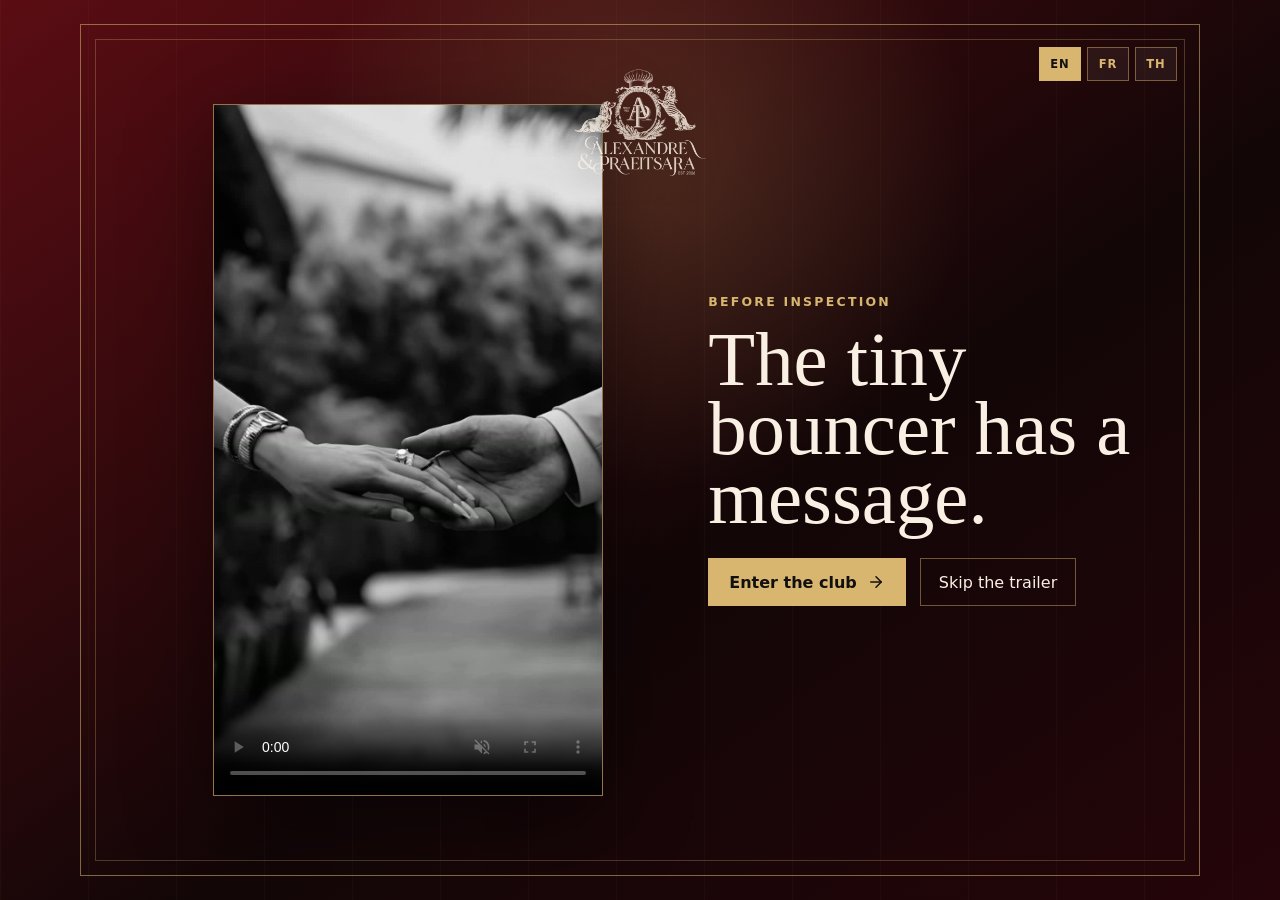
==== index.html @ f9e1471b "Adjust Thai attendance and after party copy" ====
<!doctype html>
<html lang="en">
  <head>
    <meta charset="UTF-8" />
    <meta name="viewport" content="width=device-width, initial-scale=1.0" />
    <meta name="description" content="Alex and Praewa wedding RSVP" />
    <link rel="icon" type="image/png" href="/assets/origami-cursor-normal-4JZZmS4k.png" />
    <title>AlexPraewaNoRefund</title>
    <script type="module" crossorigin src="/assets/index-CU1Xx1Lu.js"></script>
    <link rel="stylesheet" crossorigin href="/assets/index-BSsa4fb2.css">
  </head>
  <body>
    <div id="root"></div>
  </body>
</html>
---- assets/index-BSsa4fb2.css ----
:root{--wine:#35090d;--wine-dark:#120607;--red:#8f1319;--gold:#d8b66f;--cream:#f9efe3;--paper:#f6eee6;--ink:#12100f;--muted:#ead8c4;--shadow:0 24px 80px #0000006b;--cursor-dog:url(/assets/origami-cursor-normal-4JZZmS4k.png) 5 19, auto;--cursor-dog-active:url([data-uri]) 5 19, auto;--cursor-dog-pointer:url(/assets/origami-cursor-normal-4JZZmS4k.png) 5 19, pointer;--cursor-dog-pointer-active:url([data-uri]) 5 19, pointer}*{box-sizing:border-box;cursor:var(--cursor-dog)}html{background:var(--wine-dark);color:var(--cream);cursor:var(--cursor-dog);font-family:Inter,ui-sans-serif,system-ui,-apple-system,BlinkMacSystemFont,Segoe UI,sans-serif}body{cursor:var(--cursor-dog);min-width:320px;margin:0}body *,body :before,body :after{cursor:var(--cursor-dog)}button,input,input[type=range]{cursor:var(--cursor-dog);font:inherit}a{color:inherit;cursor:var(--cursor-dog-pointer)}html:active,body:active,body:active *,button:active,a:active,input:active,input[type=range]:active{cursor:var(--cursor-dog-active)}button,a,[role=button],.primary-button,.secondary-button,.choice-button,.language-switcher button,.guest-slider{cursor:var(--cursor-dog-pointer)}button:active,a:active,[role=button]:active,.primary-button:active,.secondary-button:active,.choice-button:active,.language-switcher button:active,.guest-slider:active{cursor:var(--cursor-dog-pointer-active)}.page-shell{background:repeating-linear-gradient(90deg, #d8b66f09 0 1px, transparent 1px 88px), linear-gradient(145deg, #5a0d13 0%, var(--wine-dark) 58%, #250509 100%);min-height:100vh;padding:24px}.intro-shell{background:radial-gradient(circle at 50% 18%, #d8b66f33, transparent 34%), repeating-linear-gradient(90deg, #d8b66f09 0 1px, transparent 1px 88px), linear-gradient(145deg, #5a0d13 0%, var(--wine-dark) 58%, #250509 100%);place-items:center;min-height:100vh;padding:24px;display:grid}.hero,.rsvp-layout,.confirmation-panel{width:min(1120px,100%);margin:0 auto}.intro-panel{border:1px solid #d8b66f8c;grid-template-columns:minmax(280px,.72fr) minmax(300px,.58fr);align-items:center;gap:clamp(18px,3vw,32px);width:min(1120px,100%);min-height:calc(100vh - 48px);padding:clamp(24px,4.8vw,58px);display:grid;position:relative;overflow:hidden}.intro-panel:before{content:"";pointer-events:none;border:1px solid #d8b66f47;position:absolute;inset:14px}.intro-panel .brand-logo{z-index:2;width:clamp(110px,12vw,152px);margin:0;position:absolute;top:clamp(14px,2.8vw,34px);left:50%;transform:translate(-50%)}.intro-video-frame{box-shadow:var(--shadow);z-index:1;background:#170506;border:1px solid #d8b66fa3;place-self:center;width:min(390px,100%);max-height:min(78vh,760px);position:relative;overflow:hidden}.intro-video-frame:before{content:"";padding-top:177.78%;display:block}.intro-video-frame video{object-fit:cover;width:100%;height:100%;display:block;position:absolute;inset:0}.intro-copy{z-index:1;position:relative}.intro-copy h1{margin:0 0 26px;font-size:clamp(2.8rem,6vw,5.9rem);line-height:.9}.intro-actions{flex-wrap:wrap;align-items:center;gap:14px;display:flex}.hero{border:1px solid #d8b66f8c;grid-template-columns:minmax(0,.95fr) minmax(360px,.85fr);align-items:center;gap:42px;min-height:calc(100vh - 48px);padding:clamp(28px,5vw,72px);display:grid;position:relative;overflow:hidden}.hero:before,.rsvp-layout:before,.confirmation-panel:before{content:"";pointer-events:none;border:1px solid #d8b66f47;position:absolute;inset:14px}.hero-copy{z-index:1;position:relative}.brand-logo{justify-content:center;align-items:center;width:clamp(142px,15vw,190px);margin:0 0 18px;display:flex}.hero-copy .brand-logo{margin-left:auto;margin-right:auto}.brand-logo img{object-fit:contain;opacity:.9;filter:drop-shadow(0 8px 18px #0000006b);width:100%;height:auto;display:block}.language-switcher{z-index:5;gap:6px;display:inline-flex;position:absolute;top:22px;right:22px}.language-switcher button{color:var(--gold);letter-spacing:.08em;background:#f9efe30f;border:1px solid #d8b66f75;min-width:42px;height:34px;font-size:.72rem;font-weight:900}.language-switcher button.selected{background:var(--gold);color:var(--ink)}.eyebrow{color:var(--gold);letter-spacing:.18em;text-transform:uppercase;margin:0 0 16px;font-size:.78rem;font-weight:700}h1,h2{letter-spacing:0;font-family:Georgia,Times New Roman,serif;font-weight:500}.hero h1{max-width:620px;margin:0;font-size:clamp(3.3rem,7vw,6.2rem);line-height:.9}.hero-text,.question-subtitle,.confirmation-panel p{color:var(--muted);font-size:1rem;line-height:1.65}.hero-text{max-width:600px;margin:24px 0 32px}.hero-actions,.navigation-row{flex-wrap:wrap;align-items:center;gap:14px;display:flex}.primary-button,.secondary-button,.choice-button{border-radius:0;justify-content:center;align-items:center;gap:10px;min-height:48px;text-decoration:none;display:inline-flex}.primary-button{border:1px solid var(--gold);background:var(--gold);color:var(--ink);cursor:var(--cursor-dog-pointer);padding:0 20px;font-weight:800}.primary-button:disabled,.secondary-button:disabled{cursor:not-allowed;opacity:.45}.secondary-button{color:var(--cream);cursor:var(--cursor-dog-pointer);background:0 0;border:1px solid #d8b66f75;padding:0 18px}.hero-info-grid{grid-template-columns:96px minmax(0,1fr);align-items:stretch;gap:16px;max-width:620px;margin-top:28px;display:grid}.venue-card{border-left:2px solid var(--gold);max-width:520px;padding-left:18px}.venue-card span,.event-detail-kicker{color:var(--gold);letter-spacing:.16em;text-transform:uppercase;margin-bottom:6px;font-size:.72rem;font-weight:800;display:block}.venue-card strong{font-family:Georgia,Times New Roman,serif;font-size:1.45rem;font-weight:500;display:block}.venue-card p{color:var(--muted);margin:7px 0;line-height:1.5}.venue-card a,.event-detail-card a{color:var(--gold);align-items:center;gap:6px;font-weight:700;text-decoration:none;display:inline-flex}.hero-card{align-content:center;justify-items:end;min-height:590px;display:grid;position:relative}.invitation-ticket{border:8px solid var(--red);color:var(--ink);min-height:330px;box-shadow:var(--shadow);background:linear-gradient(90deg,#0000 0 12px,#d8b66f73 12px 13px,#0000 13px 26px),linear-gradient(135deg,#fff9ef 0%,#f2e0cc 100%);width:min(440px,100%);padding:24px;position:relative;transform:rotate(2deg)}.invitation-ticket:before{content:"";pointer-events:none;border:1px solid #8f131957;position:absolute;inset:14px}.ticket-cut{background:var(--wine-dark);z-index:2;border-radius:50%;width:30px;height:30px;position:absolute}.ticket-cut.top-left{top:-19px;left:-19px}.ticket-cut.top-right{top:-19px;right:-19px}.ticket-cut.bottom-left{bottom:-19px;left:-19px}.ticket-cut.bottom-right{bottom:-19px;right:-19px}.ticket-topline,.ticket-label,.ticket-footer{letter-spacing:.17em;text-transform:uppercase;margin:0;font-size:.72rem;font-weight:800}.ticket-topline,.ticket-label{color:var(--red)}.ticket-main{z-index:1;grid-template-columns:minmax(0,1fr) 116px;align-items:center;gap:20px;margin:26px 0;display:grid;position:relative}.ticket-main h2{color:var(--wine-dark);margin:10px 0 18px;font-size:clamp(2.2rem,4.2vw,4.6rem);line-height:.9}.ticket-main p{margin:7px 0}.ticket-seal{aspect-ratio:1;border:1px solid #8f131966;border-radius:50%;place-items:center;width:116px;display:grid;position:relative;overflow:hidden}.ticket-seal img{object-fit:cover;filter:sepia(.45)contrast(1.08);opacity:.18;width:150%;height:150%}.ticket-seal span{color:var(--red);font-family:Georgia,Times New Roman,serif;font-size:2.2rem;font-weight:700;position:absolute}.ticket-footer{color:var(--wine);z-index:1;border-top:1px dashed #8f131961;justify-content:space-between;gap:14px;padding-top:16px;display:flex;position:relative}.dog-illustration-card{color:var(--gold);width:min(250px,54%);box-shadow:var(--shadow);z-index:3;background:#170506;border:1px solid #d8b66fb3;justify-self:start;margin:18px 0 0 18px;padding:10px 10px 12px;position:relative;transform:rotate(-5deg)}.dog-illustration-card img{aspect-ratio:2/3;object-fit:cover;width:100%;display:block}.dog-illustration-card figcaption{letter-spacing:.16em;text-align:center;text-transform:uppercase;margin-top:9px;font-size:.72rem;font-weight:800}.hero-dog-quote{color:var(--cream);z-index:1;border-top:1px solid #d8b66f57;grid-column:1/-1;justify-content:space-between;align-self:end;align-items:center;gap:18px;margin:6px 0 0;padding-top:18px;display:flex;position:relative}.hero-dog-quote p{color:var(--muted);margin:0;font-family:Georgia,Times New Roman,serif;font-size:clamp(1.08rem,1.7vw,1.42rem);line-height:1.25}.hero-dog-quote cite{color:var(--gold);letter-spacing:.16em;text-transform:uppercase;flex:none;font-size:.74rem;font-style:normal;font-weight:900}.rsvp-layout{grid-template-columns:minmax(260px,.46fr) minmax(0,.74fr);gap:24px;min-height:calc(100vh - 48px);display:grid;position:relative}.inspector-panel,.question-panel,.confirmation-panel{box-shadow:var(--shadow);background:#120607c7;border:1px solid #d8b66f85}.inspector-panel{align-self:stretch;padding:22px}.inspector-panel .brand-logo{width:99px;margin:0 auto 16px}.confirmation-panel .brand-logo,.windows-error-window .brand-logo{width:172px;margin-bottom:24px}.windows-error-window .brand-logo{margin:18px 18px 0}.inspector-panel>img{aspect-ratio:2/3;object-fit:cover;border:1px solid #d8b66f73;width:100%;margin-bottom:18px}.inspector-panel h2{margin:0 0 24px;font-size:clamp(1.8rem,4vw,3.2rem);line-height:.95}.progress-track{border:1px solid #d8b66f73;height:9px;padding:2px}.progress-track span{background:var(--gold);height:100%;transition:width .18s;display:block}.step-count{color:var(--muted);font-size:.86rem}.question-panel{flex-direction:column;justify-content:center;align-self:stretch;padding:clamp(26px,6vw,66px);display:flex}.question-panel h1{max-width:820px;margin:0;font-size:clamp(2.1rem,5.6vw,5.2rem);line-height:.96}.question-subtitle{margin:18px 0 0}.choice-grid{grid-template-columns:repeat(2,minmax(0,1fr));gap:12px;margin:32px 0;display:grid}.choice-button{color:var(--cream);cursor:var(--cursor-dog-pointer);text-align:center;background:#f9efe30f;border:1px solid #d8b66f6b;min-height:72px;padding:14px}.event-detail-card{background:#f9efe30e;border:1px solid #d8b66f6b;grid-template-columns:112px minmax(0,1fr);align-items:center;gap:18px;margin:26px 0 0;padding:18px;display:grid}.event-detail-card.compact{margin-top:22px}.event-detail-card h2{margin:0 0 8px;font-size:clamp(1.45rem,3vw,2.25rem);line-height:1}.event-detail-card p{color:var(--muted);margin:0 0 8px;line-height:1.5}.calendar-badge{background:var(--paper);border:4px solid var(--red);color:var(--ink);text-align:center;place-items:center;gap:2px;min-height:118px;text-decoration:none;display:grid}.calendar-badge b,.calendar-badge span,.calendar-badge em{letter-spacing:.14em;font-size:.72rem;font-style:normal;font-weight:900}.calendar-badge b{color:var(--red)}.calendar-badge strong{color:var(--red);font-family:Georgia,Times New Roman,serif;font-size:3.6rem;line-height:.9}.calendar-badge small{color:var(--red);letter-spacing:.1em;text-transform:uppercase;max-width:82px;font-size:.58rem;font-weight:900;line-height:1.15;display:block}.time-badge strong{font-size:3.2rem}.hero-calendar{min-height:112px}.hero-calendar strong,.travel-badge strong{font-size:3rem}.choice-button.selected{background:var(--paper);border-color:var(--gold);color:var(--ink)}.guest-group{margin:32px 0}.text-input{width:100%;min-height:56px;color:var(--ink);background:#f9efe3f5;border:1px solid #d8b66f8c;margin:32px 0;padding:0 16px}.guest-input{margin:12px 0 0}.child-slider-row{border-top:1px solid #d8b66f3d;margin-top:22px;padding-top:18px}.child-age-grid{grid-template-columns:repeat(2,minmax(0,1fr));gap:12px;display:grid}.child-age-input{margin-top:0}.guest-slider-row{color:var(--cream);justify-content:space-between;align-items:baseline;gap:18px;display:flex}.guest-slider-row label{color:var(--gold);letter-spacing:.16em;text-transform:uppercase;font-size:.78rem;font-weight:800}.guest-slider-row strong{color:var(--gold);font-family:Georgia,Times New Roman,serif;font-size:3rem;line-height:1}.guest-slider{accent-color:var(--gold);width:100%;margin:20px 0 10px;display:block}.guest-helper{color:var(--muted);margin:0 0 14px;line-height:1.5}.text-input:focus{outline:3px solid #d8b66f52}.error-box{color:#ffe1e1;border:1px solid #ffb4b4;margin:8px 0 20px;padding:14px}.error-box p{margin:0 0 8px}.error-box a{color:#ffd18b;align-items:center;gap:6px;display:inline-flex}.confirmation-panel{flex-direction:column;justify-content:center;min-height:calc(100vh - 48px);padding:clamp(26px,6vw,72px);display:flex;position:relative;overflow:hidden}.bite-error-panel{border:1px solid #d8b66f8c;grid-template-columns:minmax(0,.94fr) minmax(300px,.56fr);align-items:center;gap:34px;width:min(1120px,100%);min-height:calc(100vh - 48px);margin:0 auto;padding:clamp(26px,6vw,72px);display:grid;position:relative;overflow:hidden}.bite-error-panel:before{content:"ERROR";color:#d8b66f14;font-family:Georgia,Times New Roman,serif;font-size:clamp(12rem,26vw,24rem);line-height:.8;position:absolute;top:4vh;right:2vw}.bite-error-panel>img{box-shadow:var(--shadow);object-fit:cover;z-index:1;border:1px solid #d8b66fb3;width:100%;max-height:560px;position:relative}.windows-error-window{background:var(--paper);border:2px solid var(--gold);box-shadow:var(--shadow);color:var(--ink);z-index:1;position:relative}.windows-error-titlebar{background:var(--red);color:var(--cream);letter-spacing:.08em;text-transform:uppercase;justify-content:space-between;align-items:center;padding:10px 12px;font-weight:900;display:flex}.windows-error-titlebar button{background:var(--paper);border:1px solid var(--ink);color:var(--ink);cursor:var(--cursor-dog-pointer);width:30px;height:26px;font-weight:900;line-height:1}.windows-error-body{grid-template-columns:62px minmax(0,1fr);gap:22px;padding:clamp(20px,4vw,34px);display:grid}.windows-error-icon{background:var(--gold);border:2px solid var(--ink);color:var(--red);border-radius:50%;justify-content:center;align-items:center;height:62px;font-family:Georgia,Times New Roman,serif;font-size:3rem;font-weight:900;display:flex}.bite-error-copy h1{color:var(--wine-dark);margin:0;font-size:clamp(2.6rem,6.6vw,5.8rem);line-height:.9}.bite-error-copy p:not(.eyebrow){color:#3a1a16;margin:20px 0 0;line-height:1.55}.windows-error-actions{border-top:1px solid #12060733;flex-wrap:wrap;justify-content:flex-end;gap:12px;padding:16px;display:flex}.windows-error-actions .secondary-button{color:var(--ink)}.confirmation-panel h1{margin:0;font-size:clamp(3rem,8vw,7rem);line-height:.88}.confirmation-dog{width:min(420px,72vw);box-shadow:var(--shadow);border:1px solid #d8b66fb3;margin-bottom:28px}.spin{animation:.9s linear infinite spin}@keyframes spin{to{transform:rotate(360deg)}}@media (width<=860px){.page-shell,.intro-shell{padding:14px}.hero,.rsvp-layout,.bite-error-panel,.intro-panel{grid-template-columns:1fr;min-height:auto}.intro-panel{padding:124px 18px 28px}.intro-panel .brand-logo{width:104px;top:42px;left:50%}.intro-video-frame{width:min(340px,100%);max-height:62vh}.intro-copy h1{font-size:3.3rem}.hero{padding:72px 18px 28px}.hero-card{min-height:auto}.invitation-ticket{transform:none}.dog-illustration-card{width:min(230px,74%);margin:16px auto 0}.rsvp-layout{gap:14px}.inspector-panel>img{aspect-ratio:2/3;object-position:center center;max-height:460px}.choice-grid,.event-detail-card,.hero-info-grid{grid-template-columns:1fr}.calendar-badge{width:118px}.save-date-link{width:138px}.hero-dog-quote{flex-direction:column;align-items:flex-start}.language-switcher{top:18px;left:auto;right:18px}.brand-logo{width:132px}}@media (width<=520px){.hero{padding-top:72px}.hero h1{font-size:3.4rem}.hero-card{margin-top:12px}.invitation-ticket{border-width:6px;padding:18px}.ticket-main{grid-template-columns:1fr}.ticket-seal{width:82px}.ticket-footer{flex-direction:column;align-items:flex-start}.primary-button,.secondary-button{width:100%}.child-age-grid{grid-template-columns:1fr}.brand-logo{width:118px}.inspector-panel .brand-logo{width:82px;margin-bottom:14px}}
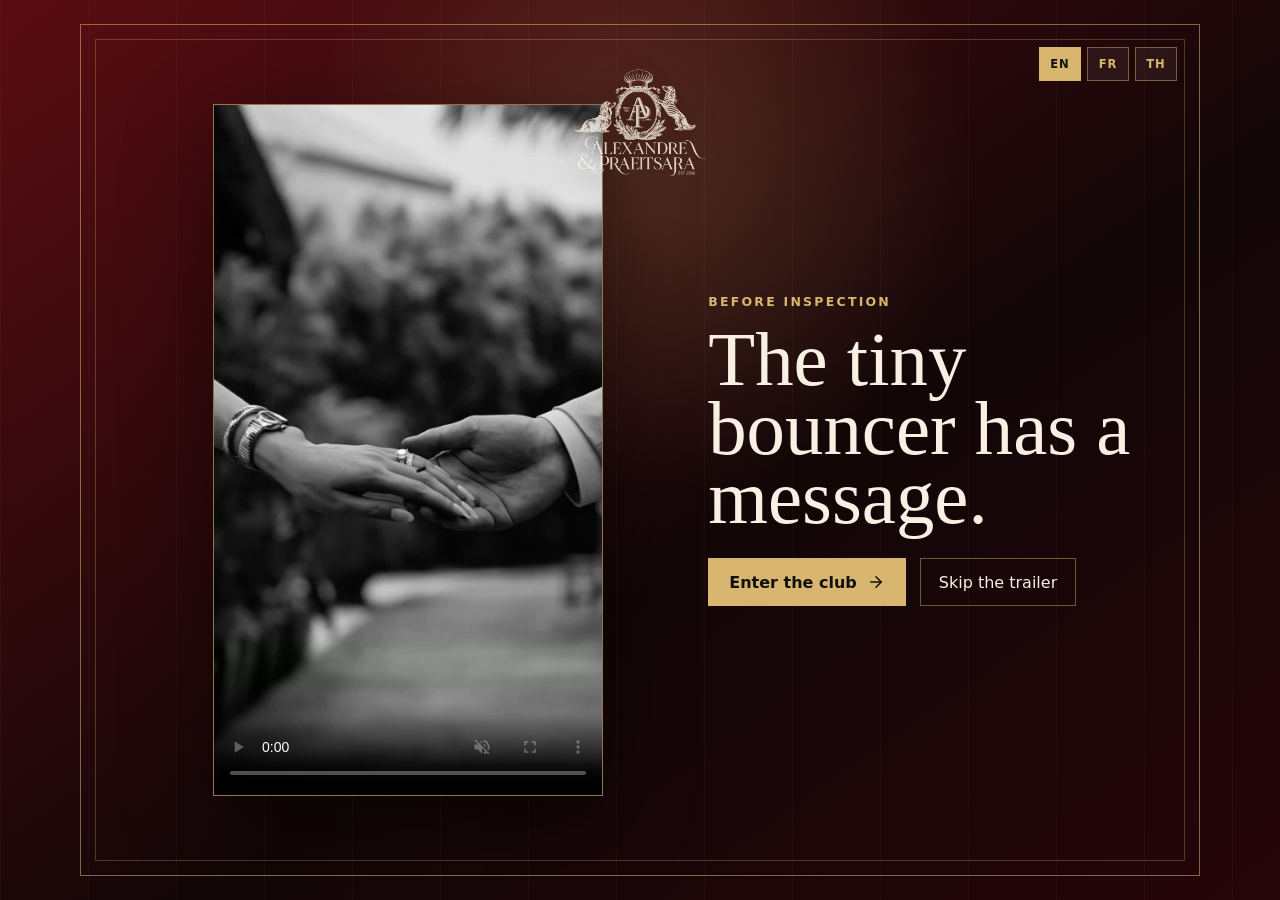
==== commit 459b0dcb: "Update Thai intro and dress code copy" ====
--- a/index.html
+++ b/index.html
@@ -6,7 +6,7 @@
     <meta name="description" content="Alex and Praewa wedding RSVP" />
     <link rel="icon" type="image/png" href="/assets/origami-cursor-normal-4JZZmS4k.png" />
     <title>AlexPraewaNoRefund</title>
-    <script type="module" crossorigin src="/assets/index-CU1Xx1Lu.js"></script>
+    <script type="module" crossorigin src="/assets/index-C8RrpiLa.js"></script>
     <link rel="stylesheet" crossorigin href="/assets/index-BSsa4fb2.css">
   </head>
   <body>
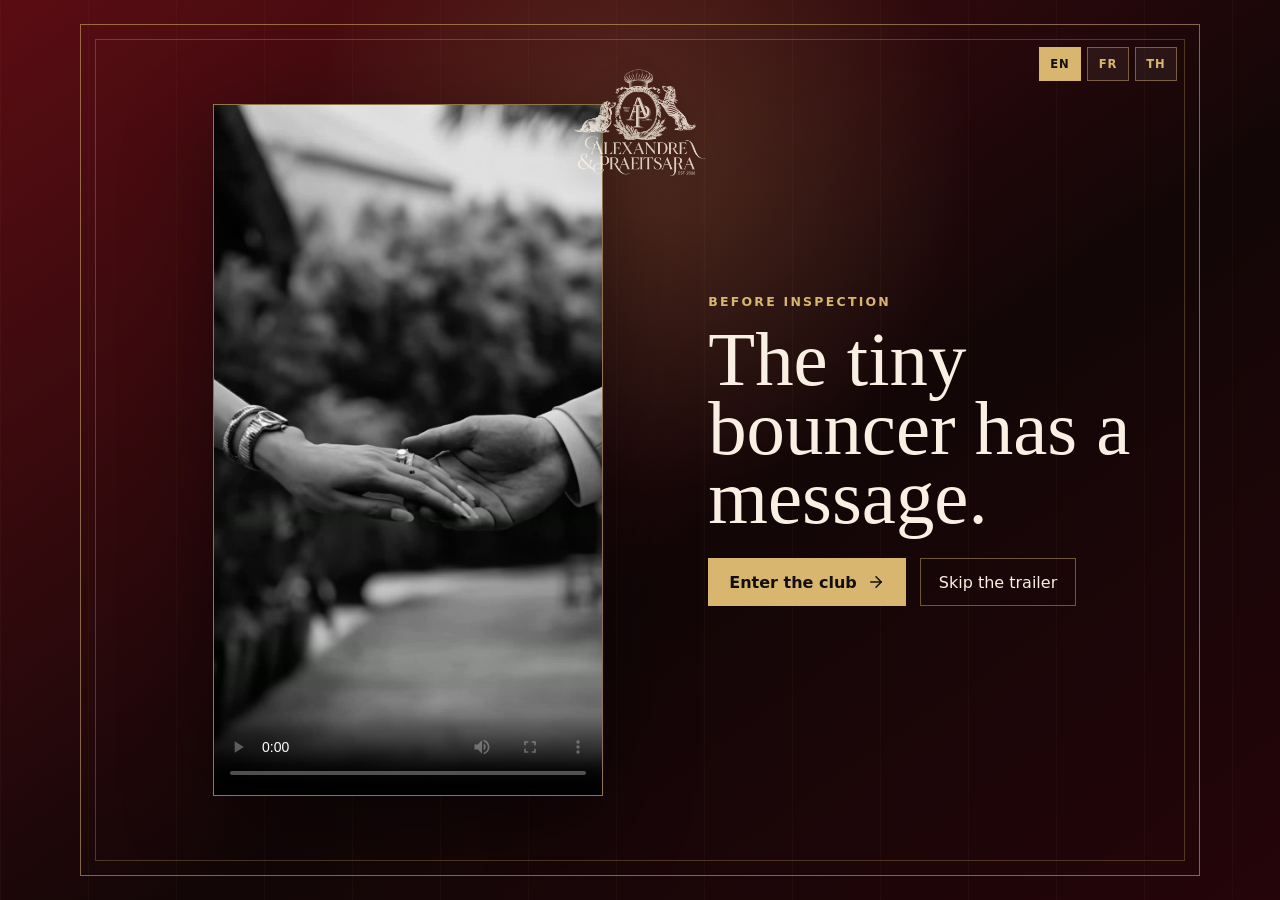
==== commit 2df9207b: "Update French RSVP copy and trailer flow" ====
--- a/index.html
+++ b/index.html
@@ -6,8 +6,8 @@
     <meta name="description" content="Alex and Praewa wedding RSVP" />
     <link rel="icon" type="image/png" href="/assets/origami-cursor-normal-4JZZmS4k.png" />
     <title>AlexPraewaNoRefund</title>
-    <script type="module" crossorigin src="/assets/index-C8RrpiLa.js"></script>
-    <link rel="stylesheet" crossorigin href="/assets/index-BSsa4fb2.css">
+    <script type="module" crossorigin src="/assets/index-DsM50OUm.js"></script>
+    <link rel="stylesheet" crossorigin href="/assets/index-DEozF2em.css">
   </head>
   <body>
     <div id="root"></div>
--- a/assets/index-DEozF2em.css
+++ b/assets/index-DEozF2em.css
@@ -0,0 +1 @@
+:root{--wine:#35090d;--wine-dark:#120607;--red:#8f1319;--gold:#d8b66f;--cream:#f9efe3;--paper:#f6eee6;--ink:#12100f;--muted:#ead8c4;--shadow:0 24px 80px #0000006b;--cursor-dog:url(/assets/origami-cursor-normal-4JZZmS4k.png) 5 19, auto;--cursor-dog-active:url([data-uri]) 5 19, auto;--cursor-dog-pointer:url(/assets/origami-cursor-normal-4JZZmS4k.png) 5 19, pointer;--cursor-dog-pointer-active:url([data-uri]) 5 19, pointer}*{box-sizing:border-box;cursor:var(--cursor-dog)}html{background:var(--wine-dark);color:var(--cream);cursor:var(--cursor-dog);font-family:Inter,ui-sans-serif,system-ui,-apple-system,BlinkMacSystemFont,Segoe UI,sans-serif}body{cursor:var(--cursor-dog);min-width:320px;margin:0}body *,body :before,body :after{cursor:var(--cursor-dog)}button,input,input[type=range]{cursor:var(--cursor-dog);font:inherit}a{color:inherit;cursor:var(--cursor-dog-pointer)}html:active,body:active,body:active *,button:active,a:active,input:active,input[type=range]:active{cursor:var(--cursor-dog-active)}button,a,[role=button],.primary-button,.secondary-button,.choice-button,.language-switcher button,.guest-slider{cursor:var(--cursor-dog-pointer)}button:active,a:active,[role=button]:active,.primary-button:active,.secondary-button:active,.choice-button:active,.language-switcher button:active,.guest-slider:active{cursor:var(--cursor-dog-pointer-active)}.page-shell{background:repeating-linear-gradient(90deg, #d8b66f09 0 1px, transparent 1px 88px), linear-gradient(145deg, #5a0d13 0%, var(--wine-dark) 58%, #250509 100%);min-height:100vh;padding:24px}.intro-shell{background:radial-gradient(circle at 50% 18%, #d8b66f33, transparent 34%), repeating-linear-gradient(90deg, #d8b66f09 0 1px, transparent 1px 88px), linear-gradient(145deg, #5a0d13 0%, var(--wine-dark) 58%, #250509 100%);place-items:center;min-height:100vh;padding:24px;display:grid}.hero,.rsvp-layout,.confirmation-panel{width:min(1120px,100%);margin:0 auto}.intro-panel{border:1px solid #d8b66f8c;grid-template-columns:minmax(280px,.72fr) minmax(300px,.58fr);align-items:center;gap:clamp(18px,3vw,32px);width:min(1120px,100%);min-height:calc(100vh - 48px);padding:clamp(24px,4.8vw,58px);display:grid;position:relative;overflow:hidden}.intro-panel:before{content:"";pointer-events:none;border:1px solid #d8b66f47;position:absolute;inset:14px}.intro-panel .brand-logo{z-index:2;width:clamp(110px,12vw,152px);margin:0;position:absolute;top:clamp(14px,2.8vw,34px);left:50%;transform:translate(-50%)}.intro-video-frame{box-shadow:var(--shadow);z-index:1;background:#170506;border:1px solid #d8b66fa3;place-self:center;width:min(390px,100%);max-height:min(78vh,760px);position:relative;overflow:hidden}.intro-video-frame:before{content:"";padding-top:177.78%;display:block}.intro-video-frame video{object-fit:cover;width:100%;height:100%;display:block;position:absolute;inset:0}.intro-copy{z-index:1;position:relative}.intro-copy h1{margin:0 0 26px;font-size:clamp(2.8rem,6vw,5.9rem);line-height:.9}.intro-actions{flex-wrap:wrap;align-items:center;gap:14px;display:flex}.hero{border:1px solid #d8b66f8c;grid-template-columns:minmax(0,.95fr) minmax(360px,.85fr);align-items:center;gap:42px;min-height:calc(100vh - 48px);padding:clamp(28px,5vw,72px);display:grid;position:relative;overflow:hidden}.hero:before,.rsvp-layout:before,.confirmation-panel:before{content:"";pointer-events:none;border:1px solid #d8b66f47;position:absolute;inset:14px}.hero-copy{z-index:1;position:relative}.brand-logo{justify-content:center;align-items:center;width:clamp(142px,15vw,190px);margin:0 0 18px;display:flex}.hero-copy .brand-logo{margin-left:auto;margin-right:auto}.brand-logo img{object-fit:contain;opacity:.9;filter:drop-shadow(0 8px 18px #0000006b);width:100%;height:auto;display:block}.language-switcher{z-index:5;gap:6px;display:inline-flex;position:absolute;top:22px;right:22px}.language-switcher button{color:var(--gold);letter-spacing:.08em;background:#f9efe30f;border:1px solid #d8b66f75;min-width:42px;height:34px;font-size:.72rem;font-weight:900}.language-switcher button.selected{background:var(--gold);color:var(--ink)}.eyebrow{color:var(--gold);letter-spacing:.18em;text-transform:uppercase;margin:0 0 16px;font-size:.78rem;font-weight:700}h1,h2{letter-spacing:0;font-family:Georgia,Times New Roman,serif;font-weight:500}.hero h1{max-width:620px;margin:0;font-size:clamp(3.3rem,7vw,6.2rem);line-height:.9}.hero-text,.question-subtitle,.confirmation-panel p{color:var(--muted);font-size:1rem;line-height:1.65}.hero-text{max-width:600px;margin:24px 0 32px}.hero-actions,.navigation-row{flex-wrap:wrap;align-items:center;gap:14px;display:flex}.primary-button,.secondary-button,.choice-button{border-radius:0;justify-content:center;align-items:center;gap:10px;min-height:48px;text-decoration:none;display:inline-flex}.primary-button{border:1px solid var(--gold);background:var(--gold);color:var(--ink);cursor:var(--cursor-dog-pointer);padding:0 20px;font-weight:800}.primary-button:disabled,.secondary-button:disabled{cursor:not-allowed;opacity:.45}.secondary-button{color:var(--cream);cursor:var(--cursor-dog-pointer);background:0 0;border:1px solid #d8b66f75;padding:0 18px}.hero-info-grid{grid-template-columns:96px minmax(0,1fr);align-items:stretch;gap:16px;max-width:620px;margin-top:28px;display:grid}.venue-card{border-left:2px solid var(--gold);max-width:520px;padding-left:18px}.venue-card span,.event-detail-kicker{color:var(--gold);letter-spacing:.16em;text-transform:uppercase;margin-bottom:6px;font-size:.72rem;font-weight:800;display:block}.venue-card strong{font-family:Georgia,Times New Roman,serif;font-size:1.45rem;font-weight:500;display:block}.venue-card p{color:var(--muted);margin:7px 0;line-height:1.5}.venue-card a,.event-detail-card a{color:var(--gold);align-items:center;gap:6px;font-weight:700;text-decoration:none;display:inline-flex}.hero-card{align-content:center;justify-items:end;min-height:590px;display:grid;position:relative}.invitation-ticket{border:8px solid var(--red);color:var(--ink);min-height:330px;box-shadow:var(--shadow);background:linear-gradient(90deg,#0000 0 12px,#d8b66f73 12px 13px,#0000 13px 26px),linear-gradient(135deg,#fff9ef 0%,#f2e0cc 100%);width:min(440px,100%);padding:24px;position:relative;transform:rotate(2deg)}.invitation-ticket:before{content:"";pointer-events:none;border:1px solid #8f131957;position:absolute;inset:14px}.ticket-cut{background:var(--wine-dark);z-index:2;border-radius:50%;width:30px;height:30px;position:absolute}.ticket-cut.top-left{top:-19px;left:-19px}.ticket-cut.top-right{top:-19px;right:-19px}.ticket-cut.bottom-left{bottom:-19px;left:-19px}.ticket-cut.bottom-right{bottom:-19px;right:-19px}.ticket-topline,.ticket-label,.ticket-footer{letter-spacing:.17em;text-transform:uppercase;margin:0;font-size:.72rem;font-weight:800}.ticket-topline,.ticket-label{color:var(--red)}.ticket-main{z-index:1;grid-template-columns:minmax(0,1fr) 116px;align-items:center;gap:20px;margin:26px 0;display:grid;position:relative}.ticket-main h2{color:var(--wine-dark);margin:10px 0 18px;font-size:clamp(2.2rem,4.2vw,4.6rem);line-height:.9}.ticket-main p{margin:7px 0}.ticket-seal{aspect-ratio:1;border:1px solid #8f131966;border-radius:50%;place-items:center;width:116px;display:grid;position:relative;overflow:hidden}.ticket-seal img{object-fit:cover;filter:sepia(.45)contrast(1.08);opacity:.18;width:150%;height:150%}.ticket-seal span{color:var(--red);font-family:Georgia,Times New Roman,serif;font-size:2.2rem;font-weight:700;position:absolute}.ticket-footer{color:var(--wine);z-index:1;border-top:1px dashed #8f131961;justify-content:space-between;gap:14px;padding-top:16px;display:flex;position:relative}.dog-illustration-card{color:var(--gold);width:min(250px,54%);box-shadow:var(--shadow);z-index:3;background:#170506;border:1px solid #d8b66fb3;justify-self:start;margin:18px 0 0 18px;padding:10px 10px 12px;position:relative;transform:rotate(-5deg)}.dog-illustration-card img{aspect-ratio:2/3;object-fit:cover;width:100%;display:block}.dog-illustration-card figcaption{letter-spacing:.16em;text-align:center;text-transform:uppercase;margin-top:9px;font-size:.72rem;font-weight:800}.hero-dog-quote{color:var(--cream);z-index:1;border-top:1px solid #d8b66f57;grid-column:1/-1;justify-content:space-between;align-self:end;align-items:center;gap:18px;margin:6px 0 0;padding-top:18px;display:flex;position:relative}.hero-dog-quote p{color:var(--muted);margin:0;font-family:Georgia,Times New Roman,serif;font-size:clamp(1.08rem,1.7vw,1.42rem);line-height:1.25}.hero-dog-quote cite{color:var(--gold);letter-spacing:.16em;text-transform:uppercase;flex:none;font-size:.74rem;font-style:normal;font-weight:900}.rsvp-layout{grid-template-columns:minmax(260px,.46fr) minmax(0,.74fr);gap:24px;min-height:calc(100vh - 48px);display:grid;position:relative}.inspector-panel,.question-panel,.confirmation-panel{box-shadow:var(--shadow);background:#120607c7;border:1px solid #d8b66f85}.inspector-panel{align-self:stretch;padding:22px}.inspector-panel .brand-logo{width:99px;margin:0 auto 16px}.confirmation-panel .brand-logo,.windows-error-window .brand-logo{width:172px;margin-bottom:24px}.windows-error-window .brand-logo{margin:18px 18px 0}.inspector-panel>img{aspect-ratio:2/3;object-fit:cover;border:1px solid #d8b66f73;width:100%;margin-bottom:18px}.inspector-panel h2{margin:0 0 24px;font-size:clamp(1.8rem,4vw,3.2rem);line-height:.95}.progress-track{border:1px solid #d8b66f73;height:9px;padding:2px}.progress-track span{background:var(--gold);height:100%;transition:width .18s;display:block}.step-count{color:var(--muted);font-size:.86rem}.question-panel{flex-direction:column;justify-content:center;align-self:stretch;padding:clamp(26px,6vw,66px);display:flex}.question-panel h1{max-width:820px;margin:0;font-size:clamp(2.1rem,5.6vw,5.2rem);line-height:.96}.question-subtitle{margin:18px 0 0}.choice-grid{grid-template-columns:repeat(2,minmax(0,1fr));gap:12px;margin:32px 0;display:grid}.choice-button{color:var(--cream);cursor:var(--cursor-dog-pointer);text-align:center;background:#f9efe30f;border:1px solid #d8b66f6b;min-height:72px;padding:14px}.event-detail-card{background:#f9efe30e;border:1px solid #d8b66f6b;grid-template-columns:112px minmax(0,1fr);align-items:center;gap:18px;margin:26px 0 0;padding:18px;display:grid}.event-detail-card.compact{margin-top:22px}.event-detail-card h2{margin:0 0 8px;font-size:clamp(1.45rem,3vw,2.25rem);line-height:1}.event-detail-card p{color:var(--muted);margin:0 0 8px;line-height:1.5}.calendar-badge{background:var(--paper);border:4px solid var(--red);color:var(--ink);text-align:center;place-items:center;gap:2px;min-height:118px;text-decoration:none;display:grid}.calendar-badge b,.calendar-badge span,.calendar-badge em{letter-spacing:.14em;font-size:.72rem;font-style:normal;font-weight:900}.calendar-badge b{color:var(--red)}.calendar-badge strong{color:var(--red);font-family:Georgia,Times New Roman,serif;font-size:3.6rem;line-height:.9}.calendar-badge small{color:var(--red);letter-spacing:.1em;text-transform:uppercase;max-width:82px;font-size:.58rem;font-weight:900;line-height:1.15;display:block}.time-badge strong{font-size:3.2rem}.hero-calendar{min-height:112px}.hero-calendar strong,.travel-badge strong{font-size:3rem}.choice-button.selected{background:var(--paper);border-color:var(--gold);color:var(--ink)}.guest-group{margin:32px 0}.text-input{width:100%;min-height:56px;color:var(--ink);background:#f9efe3f5;border:1px solid #d8b66f8c;margin:32px 0;padding:0 16px}.guest-input{margin:12px 0 0}.child-slider-row{border-top:1px solid #d8b66f3d;margin-top:22px;padding-top:18px}.child-age-grid{grid-template-columns:repeat(2,minmax(0,1fr));gap:12px;display:grid}.child-age-input{margin-top:0}.guest-slider-row{color:var(--cream);justify-content:space-between;align-items:baseline;gap:18px;display:flex}.guest-slider-row label{color:var(--gold);letter-spacing:.16em;text-transform:uppercase;font-size:.78rem;font-weight:800}.guest-slider-row strong{color:var(--gold);font-family:Georgia,Times New Roman,serif;font-size:3rem;line-height:1}.guest-slider{accent-color:var(--gold);width:100%;margin:20px 0 10px;display:block}.guest-helper{color:var(--muted);margin:0 0 14px;line-height:1.5}.text-input:focus{outline:3px solid #d8b66f52}.error-box{color:#ffe1e1;border:1px solid #ffb4b4;margin:8px 0 20px;padding:14px}.error-box p{margin:0 0 8px}.error-box a{color:#ffd18b;align-items:center;gap:6px;display:inline-flex}.confirmation-panel{flex-direction:column;justify-content:center;min-height:calc(100vh - 48px);padding:clamp(26px,6vw,72px);display:flex;position:relative;overflow:hidden}.bite-error-panel{border:1px solid #d8b66f8c;grid-template-columns:minmax(0,.94fr) minmax(300px,.56fr);align-items:center;gap:34px;width:min(1120px,100%);min-height:calc(100vh - 48px);margin:0 auto;padding:clamp(26px,6vw,72px);display:grid;position:relative;overflow:hidden}.bite-error-panel:before{content:"ERROR";color:#d8b66f14;font-family:Georgia,Times New Roman,serif;font-size:clamp(12rem,26vw,24rem);line-height:.8;position:absolute;top:4vh;right:2vw}.bite-error-panel>img{box-shadow:var(--shadow);object-fit:cover;z-index:1;border:1px solid #d8b66fb3;width:100%;max-height:560px;position:relative}.windows-error-window{background:var(--paper);border:2px solid var(--gold);box-shadow:var(--shadow);color:var(--ink);z-index:1;position:relative}.windows-error-titlebar{background:var(--red);color:var(--cream);letter-spacing:.08em;text-transform:uppercase;justify-content:space-between;align-items:center;padding:10px 12px;font-weight:900;display:flex}.windows-error-titlebar button{background:var(--paper);border:1px solid var(--ink);color:var(--ink);cursor:var(--cursor-dog-pointer);width:30px;height:26px;font-weight:900;line-height:1}.windows-error-body{grid-template-columns:62px minmax(0,1fr);gap:22px;padding:clamp(20px,4vw,34px);display:grid}.windows-error-icon{background:var(--gold);border:2px solid var(--ink);color:var(--red);border-radius:50%;justify-content:center;align-items:center;height:62px;font-family:Georgia,Times New Roman,serif;font-size:3rem;font-weight:900;display:flex}.bite-error-copy h1{color:var(--wine-dark);margin:0;font-size:clamp(2.6rem,6.6vw,5.8rem);line-height:.9}.bite-error-copy p:not(.eyebrow){color:#3a1a16;white-space:pre-line;margin:20px 0 0;line-height:1.55}.windows-error-actions{border-top:1px solid #12060733;flex-wrap:wrap;justify-content:flex-end;gap:12px;padding:16px;display:flex}.windows-error-actions .secondary-button{color:var(--ink)}.confirmation-panel h1{margin:0;font-size:clamp(3rem,8vw,7rem);line-height:.88}.confirmation-dog{width:min(420px,72vw);box-shadow:var(--shadow);border:1px solid #d8b66fb3;margin-bottom:28px}.spin{animation:.9s linear infinite spin}@keyframes spin{to{transform:rotate(360deg)}}@media (width<=860px){.page-shell,.intro-shell{padding:14px}.hero,.rsvp-layout,.bite-error-panel,.intro-panel{grid-template-columns:1fr;min-height:auto}.intro-panel{padding:124px 18px 28px}.intro-panel .brand-logo{width:104px;top:42px;left:50%}.intro-video-frame{width:min(340px,100%);max-height:62vh}.intro-copy h1{font-size:3.3rem}.hero{padding:72px 18px 28px}.hero-card{min-height:auto}.invitation-ticket{transform:none}.dog-illustration-card{width:min(230px,74%);margin:16px auto 0}.rsvp-layout{gap:14px}.inspector-panel>img{aspect-ratio:2/3;object-position:center center;max-height:460px}.choice-grid,.event-detail-card,.hero-info-grid{grid-template-columns:1fr}.calendar-badge{width:118px}.save-date-link{width:138px}.hero-dog-quote{flex-direction:column;align-items:flex-start}.language-switcher{top:18px;left:auto;right:18px}.brand-logo{width:132px}}@media (width<=520px){.hero{padding-top:72px}.hero h1{font-size:3.4rem}.hero-card{margin-top:12px}.invitation-ticket{border-width:6px;padding:18px}.ticket-main{grid-template-columns:1fr}.ticket-seal{width:82px}.ticket-footer{flex-direction:column;align-items:flex-start}.primary-button,.secondary-button{width:100%}.child-age-grid{grid-template-columns:1fr}.brand-logo{width:118px}.inspector-panel .brand-logo{width:82px;margin-bottom:14px}}
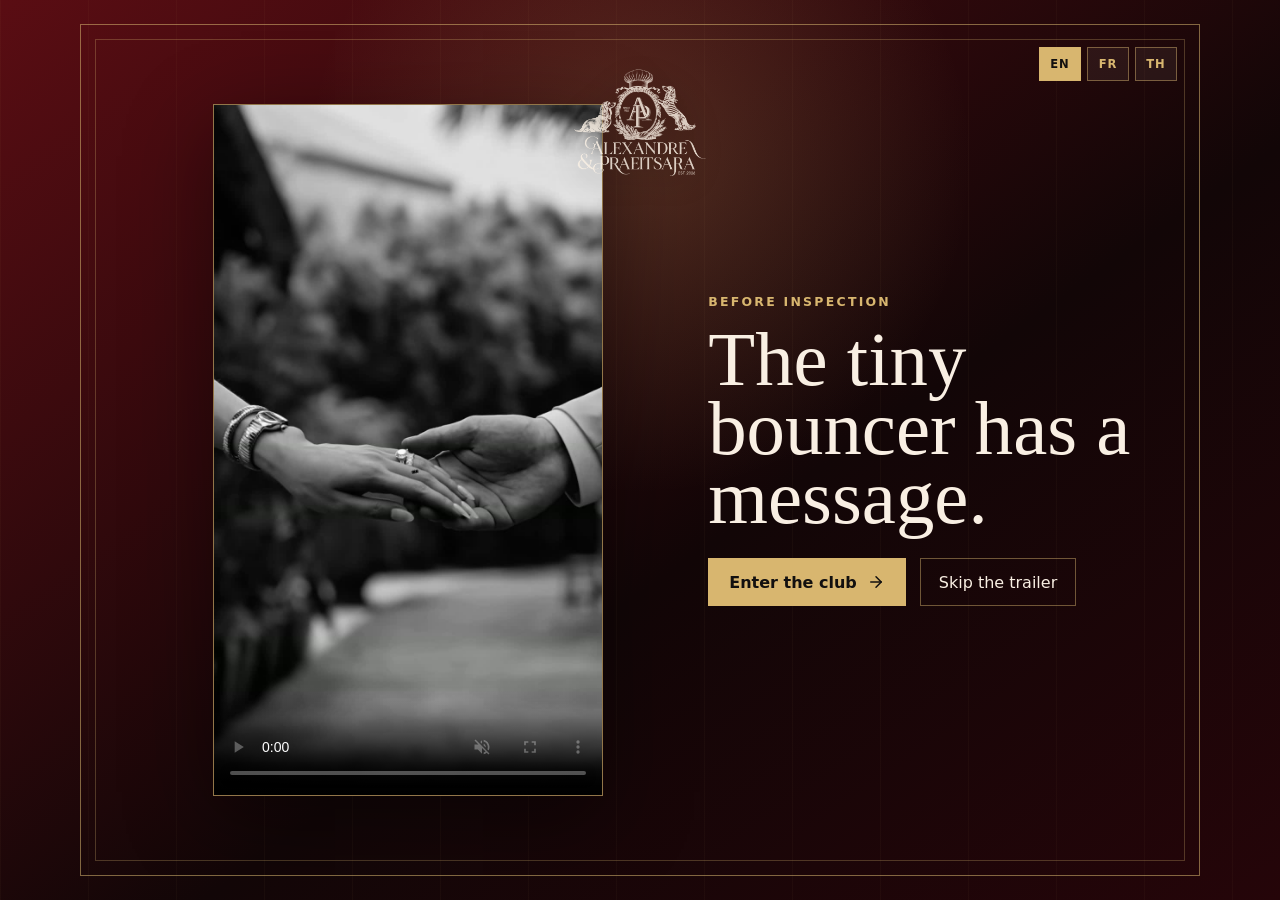
==== commit 59910441: "Keep after party choices in RSVP flow" ====
--- a/index.html
+++ b/index.html
@@ -6,7 +6,7 @@
     <meta name="description" content="Alex and Praewa wedding RSVP" />
     <link rel="icon" type="image/png" href="/assets/origami-cursor-normal-4JZZmS4k.png" />
     <title>AlexPraewaNoRefund</title>
-    <script type="module" crossorigin src="/assets/index-DsM50OUm.js"></script>
+    <script type="module" crossorigin src="/assets/index-B2907A8G.js"></script>
     <link rel="stylesheet" crossorigin href="/assets/index-DEozF2em.css">
   </head>
   <body>
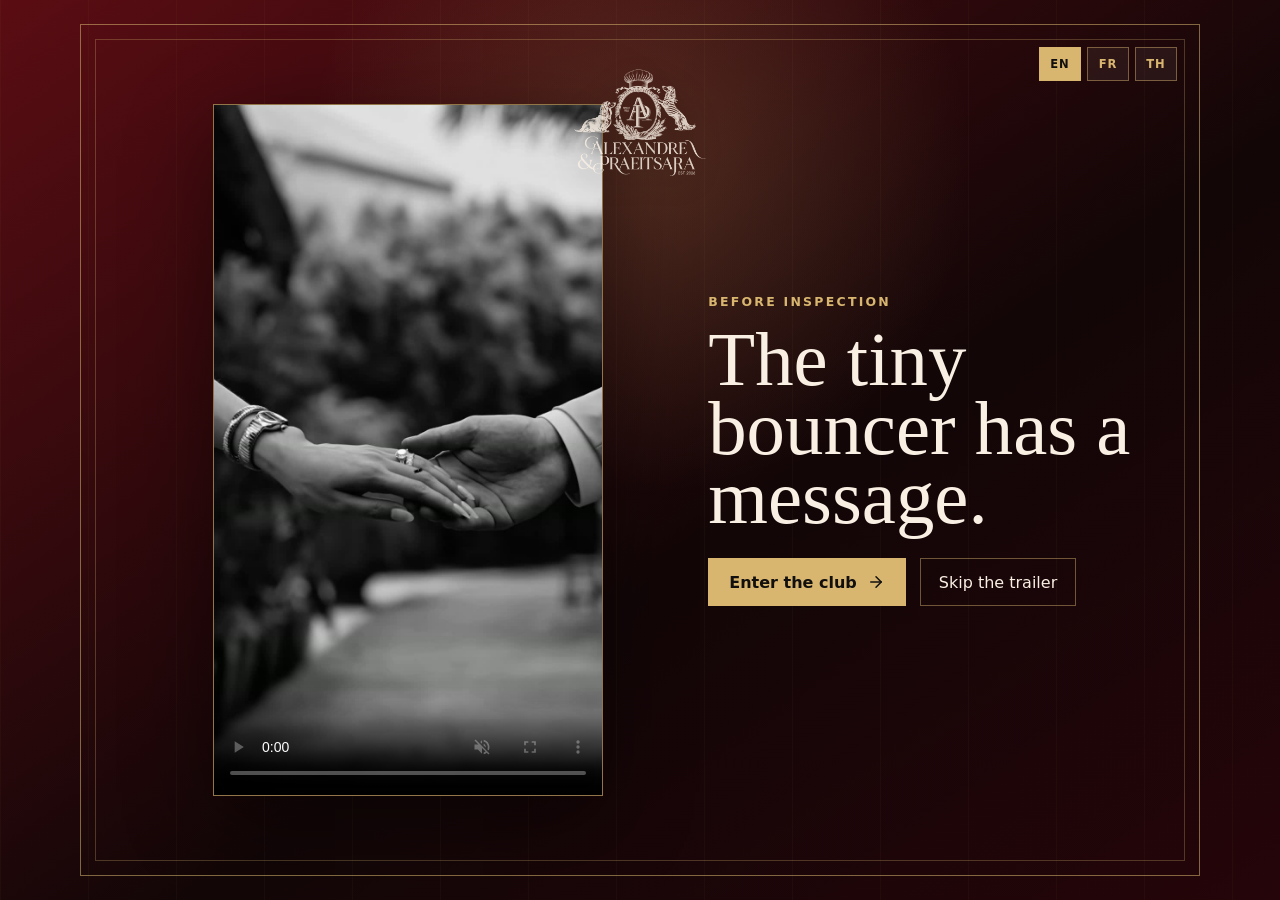
==== commit 00fec5b1: "Center RSVP confirmation assets" ====
--- a/index.html
+++ b/index.html
@@ -6,8 +6,8 @@
     <meta name="description" content="Alex and Praewa wedding RSVP" />
     <link rel="icon" type="image/png" href="/assets/origami-cursor-normal-4JZZmS4k.png" />
     <title>AlexPraewaNoRefund</title>
-    <script type="module" crossorigin src="/assets/index-B2907A8G.js"></script>
-    <link rel="stylesheet" crossorigin href="/assets/index-DEozF2em.css">
+    <script type="module" crossorigin src="/assets/index-BhDktvI8.js"></script>
+    <link rel="stylesheet" crossorigin href="/assets/index-DxtenL7w.css">
   </head>
   <body>
     <div id="root"></div>
--- a/assets/index-DxtenL7w.css
+++ b/assets/index-DxtenL7w.css
@@ -0,0 +1 @@
+:root{--wine:#35090d;--wine-dark:#120607;--red:#8f1319;--gold:#d8b66f;--cream:#f9efe3;--paper:#f6eee6;--ink:#12100f;--muted:#ead8c4;--shadow:0 24px 80px #0000006b;--cursor-dog:url(/assets/origami-cursor-normal-4JZZmS4k.png) 5 19, auto;--cursor-dog-active:url([data-uri]) 5 19, auto;--cursor-dog-pointer:url(/assets/origami-cursor-normal-4JZZmS4k.png) 5 19, pointer;--cursor-dog-pointer-active:url([data-uri]) 5 19, pointer}*{box-sizing:border-box;cursor:var(--cursor-dog)}html{background:var(--wine-dark);color:var(--cream);cursor:var(--cursor-dog);font-family:Inter,ui-sans-serif,system-ui,-apple-system,BlinkMacSystemFont,Segoe UI,sans-serif}body{cursor:var(--cursor-dog);min-width:320px;margin:0}body *,body :before,body :after{cursor:var(--cursor-dog)}button,input,input[type=range]{cursor:var(--cursor-dog);font:inherit}a{color:inherit;cursor:var(--cursor-dog-pointer)}html:active,body:active,body:active *,button:active,a:active,input:active,input[type=range]:active{cursor:var(--cursor-dog-active)}button,a,[role=button],.primary-button,.secondary-button,.choice-button,.language-switcher button,.guest-slider{cursor:var(--cursor-dog-pointer)}button:active,a:active,[role=button]:active,.primary-button:active,.secondary-button:active,.choice-button:active,.language-switcher button:active,.guest-slider:active{cursor:var(--cursor-dog-pointer-active)}.page-shell{background:repeating-linear-gradient(90deg, #d8b66f09 0 1px, transparent 1px 88px), linear-gradient(145deg, #5a0d13 0%, var(--wine-dark) 58%, #250509 100%);min-height:100vh;padding:24px}.intro-shell{background:radial-gradient(circle at 50% 18%, #d8b66f33, transparent 34%), repeating-linear-gradient(90deg, #d8b66f09 0 1px, transparent 1px 88px), linear-gradient(145deg, #5a0d13 0%, var(--wine-dark) 58%, #250509 100%);place-items:center;min-height:100vh;padding:24px;display:grid}.hero,.rsvp-layout,.confirmation-panel{width:min(1120px,100%);margin:0 auto}.intro-panel{border:1px solid #d8b66f8c;grid-template-columns:minmax(280px,.72fr) minmax(300px,.58fr);align-items:center;gap:clamp(18px,3vw,32px);width:min(1120px,100%);min-height:calc(100vh - 48px);padding:clamp(24px,4.8vw,58px);display:grid;position:relative;overflow:hidden}.intro-panel:before{content:"";pointer-events:none;border:1px solid #d8b66f47;position:absolute;inset:14px}.intro-panel .brand-logo{z-index:2;width:clamp(110px,12vw,152px);margin:0;position:absolute;top:clamp(14px,2.8vw,34px);left:50%;transform:translate(-50%)}.intro-video-frame{box-shadow:var(--shadow);z-index:1;background:#170506;border:1px solid #d8b66fa3;place-self:center;width:min(390px,100%);max-height:min(78vh,760px);position:relative;overflow:hidden}.intro-video-frame:before{content:"";padding-top:177.78%;display:block}.intro-video-frame video{object-fit:cover;width:100%;height:100%;display:block;position:absolute;inset:0}.intro-copy{z-index:1;position:relative}.intro-copy h1{margin:0 0 26px;font-size:clamp(2.8rem,6vw,5.9rem);line-height:.9}.intro-actions{flex-wrap:wrap;align-items:center;gap:14px;display:flex}.hero{border:1px solid #d8b66f8c;grid-template-columns:minmax(0,.95fr) minmax(360px,.85fr);align-items:center;gap:42px;min-height:calc(100vh - 48px);padding:clamp(28px,5vw,72px);display:grid;position:relative;overflow:hidden}.hero:before,.rsvp-layout:before,.confirmation-panel:before{content:"";pointer-events:none;border:1px solid #d8b66f47;position:absolute;inset:14px}.hero-copy{z-index:1;position:relative}.brand-logo{justify-content:center;align-items:center;width:clamp(142px,15vw,190px);margin:0 0 18px;display:flex}.hero-copy .brand-logo{margin-left:auto;margin-right:auto}.brand-logo img{object-fit:contain;opacity:.9;filter:drop-shadow(0 8px 18px #0000006b);width:100%;height:auto;display:block}.language-switcher{z-index:5;gap:6px;display:inline-flex;position:absolute;top:22px;right:22px}.language-switcher button{color:var(--gold);letter-spacing:.08em;background:#f9efe30f;border:1px solid #d8b66f75;min-width:42px;height:34px;font-size:.72rem;font-weight:900}.language-switcher button.selected{background:var(--gold);color:var(--ink)}.eyebrow{color:var(--gold);letter-spacing:.18em;text-transform:uppercase;margin:0 0 16px;font-size:.78rem;font-weight:700}h1,h2{letter-spacing:0;font-family:Georgia,Times New Roman,serif;font-weight:500}.hero h1{max-width:620px;margin:0;font-size:clamp(3.3rem,7vw,6.2rem);line-height:.9}.hero-text,.question-subtitle,.confirmation-panel p{color:var(--muted);font-size:1rem;line-height:1.65}.hero-text{max-width:600px;margin:24px 0 32px}.hero-actions,.navigation-row{flex-wrap:wrap;align-items:center;gap:14px;display:flex}.primary-button,.secondary-button,.choice-button{border-radius:0;justify-content:center;align-items:center;gap:10px;min-height:48px;text-decoration:none;display:inline-flex}.primary-button{border:1px solid var(--gold);background:var(--gold);color:var(--ink);cursor:var(--cursor-dog-pointer);padding:0 20px;font-weight:800}.primary-button:disabled,.secondary-button:disabled{cursor:not-allowed;opacity:.45}.secondary-button{color:var(--cream);cursor:var(--cursor-dog-pointer);background:0 0;border:1px solid #d8b66f75;padding:0 18px}.hero-info-grid{grid-template-columns:96px minmax(0,1fr);align-items:stretch;gap:16px;max-width:620px;margin-top:28px;display:grid}.venue-card{border-left:2px solid var(--gold);max-width:520px;padding-left:18px}.venue-card span,.event-detail-kicker{color:var(--gold);letter-spacing:.16em;text-transform:uppercase;margin-bottom:6px;font-size:.72rem;font-weight:800;display:block}.venue-card strong{font-family:Georgia,Times New Roman,serif;font-size:1.45rem;font-weight:500;display:block}.venue-card p{color:var(--muted);margin:7px 0;line-height:1.5}.venue-card a,.event-detail-card a{color:var(--gold);align-items:center;gap:6px;font-weight:700;text-decoration:none;display:inline-flex}.hero-card{align-content:center;justify-items:end;min-height:590px;display:grid;position:relative}.invitation-ticket{border:8px solid var(--red);color:var(--ink);min-height:330px;box-shadow:var(--shadow);background:linear-gradient(90deg,#0000 0 12px,#d8b66f73 12px 13px,#0000 13px 26px),linear-gradient(135deg,#fff9ef 0%,#f2e0cc 100%);width:min(440px,100%);padding:24px;position:relative;transform:rotate(2deg)}.invitation-ticket:before{content:"";pointer-events:none;border:1px solid #8f131957;position:absolute;inset:14px}.ticket-cut{background:var(--wine-dark);z-index:2;border-radius:50%;width:30px;height:30px;position:absolute}.ticket-cut.top-left{top:-19px;left:-19px}.ticket-cut.top-right{top:-19px;right:-19px}.ticket-cut.bottom-left{bottom:-19px;left:-19px}.ticket-cut.bottom-right{bottom:-19px;right:-19px}.ticket-topline,.ticket-label,.ticket-footer{letter-spacing:.17em;text-transform:uppercase;margin:0;font-size:.72rem;font-weight:800}.ticket-topline,.ticket-label{color:var(--red)}.ticket-main{z-index:1;grid-template-columns:minmax(0,1fr) 116px;align-items:center;gap:20px;margin:26px 0;display:grid;position:relative}.ticket-main h2{color:var(--wine-dark);margin:10px 0 18px;font-size:clamp(2.2rem,4.2vw,4.6rem);line-height:.9}.ticket-main p{margin:7px 0}.ticket-seal{aspect-ratio:1;border:1px solid #8f131966;border-radius:50%;place-items:center;width:116px;display:grid;position:relative;overflow:hidden}.ticket-seal img{object-fit:cover;filter:sepia(.45)contrast(1.08);opacity:.18;width:150%;height:150%}.ticket-seal span{color:var(--red);font-family:Georgia,Times New Roman,serif;font-size:2.2rem;font-weight:700;position:absolute}.ticket-footer{color:var(--wine);z-index:1;border-top:1px dashed #8f131961;justify-content:space-between;gap:14px;padding-top:16px;display:flex;position:relative}.dog-illustration-card{color:var(--gold);width:min(250px,54%);box-shadow:var(--shadow);z-index:3;background:#170506;border:1px solid #d8b66fb3;justify-self:start;margin:18px 0 0 18px;padding:10px 10px 12px;position:relative;transform:rotate(-5deg)}.dog-illustration-card img{aspect-ratio:2/3;object-fit:cover;width:100%;display:block}.dog-illustration-card figcaption{letter-spacing:.16em;text-align:center;text-transform:uppercase;margin-top:9px;font-size:.72rem;font-weight:800}.hero-dog-quote{color:var(--cream);z-index:1;border-top:1px solid #d8b66f57;grid-column:1/-1;justify-content:space-between;align-self:end;align-items:center;gap:18px;margin:6px 0 0;padding-top:18px;display:flex;position:relative}.hero-dog-quote p{color:var(--muted);margin:0;font-family:Georgia,Times New Roman,serif;font-size:clamp(1.08rem,1.7vw,1.42rem);line-height:1.25}.hero-dog-quote cite{color:var(--gold);letter-spacing:.16em;text-transform:uppercase;flex:none;font-size:.74rem;font-style:normal;font-weight:900}.rsvp-layout{grid-template-columns:minmax(260px,.46fr) minmax(0,.74fr);gap:24px;min-height:calc(100vh - 48px);display:grid;position:relative}.inspector-panel,.question-panel,.confirmation-panel{box-shadow:var(--shadow);background:#120607c7;border:1px solid #d8b66f85}.inspector-panel{align-self:stretch;padding:22px}.inspector-panel .brand-logo{width:99px;margin:0 auto 16px}.confirmation-panel .brand-logo,.windows-error-window .brand-logo{width:172px;margin-bottom:24px}.confirmation-panel .brand-logo{margin-left:auto;margin-right:auto}.windows-error-window .brand-logo{margin:18px 18px 0}.inspector-panel>img{aspect-ratio:2/3;object-fit:cover;border:1px solid #d8b66f73;width:100%;margin-bottom:18px}.inspector-panel h2{margin:0 0 24px;font-size:clamp(1.8rem,4vw,3.2rem);line-height:.95}.progress-track{border:1px solid #d8b66f73;height:9px;padding:2px}.progress-track span{background:var(--gold);height:100%;transition:width .18s;display:block}.step-count{color:var(--muted);font-size:.86rem}.question-panel{flex-direction:column;justify-content:center;align-self:stretch;padding:clamp(26px,6vw,66px);display:flex}.question-panel h1{max-width:820px;margin:0;font-size:clamp(2.1rem,5.6vw,5.2rem);line-height:.96}.question-subtitle{margin:18px 0 0}.choice-grid{grid-template-columns:repeat(2,minmax(0,1fr));gap:12px;margin:32px 0;display:grid}.choice-button{color:var(--cream);cursor:var(--cursor-dog-pointer);text-align:center;background:#f9efe30f;border:1px solid #d8b66f6b;min-height:72px;padding:14px}.event-detail-card{background:#f9efe30e;border:1px solid #d8b66f6b;grid-template-columns:112px minmax(0,1fr);align-items:center;gap:18px;margin:26px 0 0;padding:18px;display:grid}.event-detail-card.compact{margin-top:22px}.event-detail-card h2{margin:0 0 8px;font-size:clamp(1.45rem,3vw,2.25rem);line-height:1}.event-detail-card p{color:var(--muted);margin:0 0 8px;line-height:1.5}.calendar-badge{background:var(--paper);border:4px solid var(--red);color:var(--ink);text-align:center;place-items:center;gap:2px;min-height:118px;text-decoration:none;display:grid}.calendar-badge b,.calendar-badge span,.calendar-badge em{letter-spacing:.14em;font-size:.72rem;font-style:normal;font-weight:900}.calendar-badge b{color:var(--red)}.calendar-badge strong{color:var(--red);font-family:Georgia,Times New Roman,serif;font-size:3.6rem;line-height:.9}.calendar-badge small{color:var(--red);letter-spacing:.1em;text-transform:uppercase;max-width:82px;font-size:.58rem;font-weight:900;line-height:1.15;display:block}.time-badge strong{font-size:3.2rem}.hero-calendar{min-height:112px}.hero-calendar strong,.travel-badge strong{font-size:3rem}.choice-button.selected{background:var(--paper);border-color:var(--gold);color:var(--ink)}.guest-group{margin:32px 0}.text-input{width:100%;min-height:56px;color:var(--ink);background:#f9efe3f5;border:1px solid #d8b66f8c;margin:32px 0;padding:0 16px}.guest-input{margin:12px 0 0}.child-slider-row{border-top:1px solid #d8b66f3d;margin-top:22px;padding-top:18px}.child-age-grid{grid-template-columns:repeat(2,minmax(0,1fr));gap:12px;display:grid}.child-age-input{margin-top:0}.guest-slider-row{color:var(--cream);justify-content:space-between;align-items:baseline;gap:18px;display:flex}.guest-slider-row label{color:var(--gold);letter-spacing:.16em;text-transform:uppercase;font-size:.78rem;font-weight:800}.guest-slider-row strong{color:var(--gold);font-family:Georgia,Times New Roman,serif;font-size:3rem;line-height:1}.guest-slider{accent-color:var(--gold);width:100%;margin:20px 0 10px;display:block}.guest-helper{color:var(--muted);margin:0 0 14px;line-height:1.5}.text-input:focus{outline:3px solid #d8b66f52}.error-box{color:#ffe1e1;border:1px solid #ffb4b4;margin:8px 0 20px;padding:14px}.error-box p{margin:0 0 8px}.error-box a{color:#ffd18b;align-items:center;gap:6px;display:inline-flex}.confirmation-panel{text-align:center;flex-direction:column;justify-content:center;align-items:center;min-height:calc(100vh - 48px);padding:clamp(26px,6vw,72px);display:flex;position:relative;overflow:hidden}.bite-error-panel{border:1px solid #d8b66f8c;grid-template-columns:minmax(0,.94fr) minmax(300px,.56fr);align-items:center;gap:34px;width:min(1120px,100%);min-height:calc(100vh - 48px);margin:0 auto;padding:clamp(26px,6vw,72px);display:grid;position:relative;overflow:hidden}.bite-error-panel:before{content:"ERROR";color:#d8b66f14;font-family:Georgia,Times New Roman,serif;font-size:clamp(12rem,26vw,24rem);line-height:.8;position:absolute;top:4vh;right:2vw}.bite-error-panel>img{box-shadow:var(--shadow);object-fit:cover;z-index:1;border:1px solid #d8b66fb3;width:100%;max-height:560px;position:relative}.windows-error-window{background:var(--paper);border:2px solid var(--gold);box-shadow:var(--shadow);color:var(--ink);z-index:1;position:relative}.windows-error-titlebar{background:var(--red);color:var(--cream);letter-spacing:.08em;text-transform:uppercase;justify-content:space-between;align-items:center;padding:10px 12px;font-weight:900;display:flex}.windows-error-titlebar button{background:var(--paper);border:1px solid var(--ink);color:var(--ink);cursor:var(--cursor-dog-pointer);width:30px;height:26px;font-weight:900;line-height:1}.windows-error-body{grid-template-columns:62px minmax(0,1fr);gap:22px;padding:clamp(20px,4vw,34px);display:grid}.windows-error-icon{background:var(--gold);border:2px solid var(--ink);color:var(--red);border-radius:50%;justify-content:center;align-items:center;height:62px;font-family:Georgia,Times New Roman,serif;font-size:3rem;font-weight:900;display:flex}.bite-error-copy h1{color:var(--wine-dark);margin:0;font-size:clamp(2.6rem,6.6vw,5.8rem);line-height:.9}.bite-error-copy p:not(.eyebrow){color:#3a1a16;white-space:pre-line;margin:20px 0 0;line-height:1.55}.windows-error-actions{border-top:1px solid #12060733;flex-wrap:wrap;justify-content:flex-end;gap:12px;padding:16px;display:flex}.windows-error-actions .secondary-button{color:var(--ink)}.confirmation-panel h1{margin:0;font-size:clamp(3rem,8vw,7rem);line-height:.88}.confirmation-dog{width:min(420px,72vw);box-shadow:var(--shadow);border:1px solid #d8b66fb3;margin:0 auto 28px;display:block}.spin{animation:.9s linear infinite spin}@keyframes spin{to{transform:rotate(360deg)}}@media (width<=860px){.page-shell,.intro-shell{padding:14px}.hero,.rsvp-layout,.bite-error-panel,.intro-panel{grid-template-columns:1fr;min-height:auto}.intro-panel{padding:124px 18px 28px}.intro-panel .brand-logo{width:104px;top:42px;left:50%}.intro-video-frame{width:min(340px,100%);max-height:62vh}.intro-copy h1{font-size:3.3rem}.hero{padding:72px 18px 28px}.hero-card{min-height:auto}.invitation-ticket{transform:none}.dog-illustration-card{width:min(230px,74%);margin:16px auto 0}.rsvp-layout{gap:14px}.inspector-panel>img{aspect-ratio:2/3;object-position:center center;max-height:460px}.choice-grid,.event-detail-card,.hero-info-grid{grid-template-columns:1fr}.calendar-badge{width:118px}.save-date-link{width:138px}.hero-dog-quote{flex-direction:column;align-items:flex-start}.language-switcher{top:18px;left:auto;right:18px}.brand-logo{width:132px}}@media (width<=520px){.hero{padding-top:72px}.hero h1{font-size:3.4rem}.hero-card{margin-top:12px}.invitation-ticket{border-width:6px;padding:18px}.ticket-main{grid-template-columns:1fr}.ticket-seal{width:82px}.ticket-footer{flex-direction:column;align-items:flex-start}.primary-button,.secondary-button{width:100%}.child-age-grid{grid-template-columns:1fr}.brand-logo{width:118px}.inspector-panel .brand-logo{width:82px;margin-bottom:14px}}
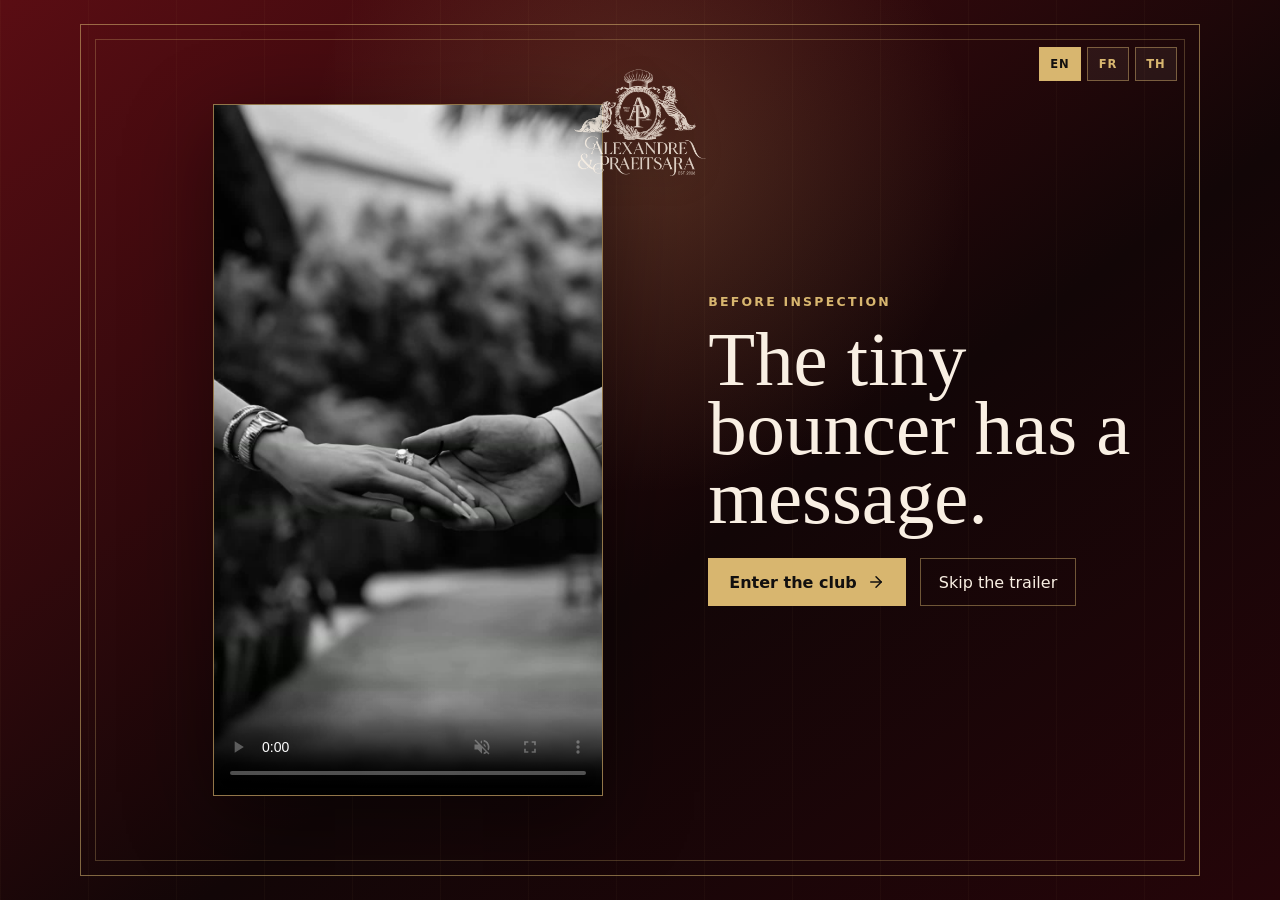
==== commit 691f74d4: "Ask Thai guests for English nickname" ====
--- a/index.html
+++ b/index.html
@@ -6,7 +6,7 @@
     <meta name="description" content="Alex and Praewa wedding RSVP" />
     <link rel="icon" type="image/png" href="/assets/origami-cursor-normal-4JZZmS4k.png" />
     <title>AlexPraewaNoRefund</title>
-    <script type="module" crossorigin src="/assets/index-BhDktvI8.js"></script>
+    <script type="module" crossorigin src="/assets/index-Do5H7F1V.js"></script>
     <link rel="stylesheet" crossorigin href="/assets/index-DxtenL7w.css">
   </head>
   <body>
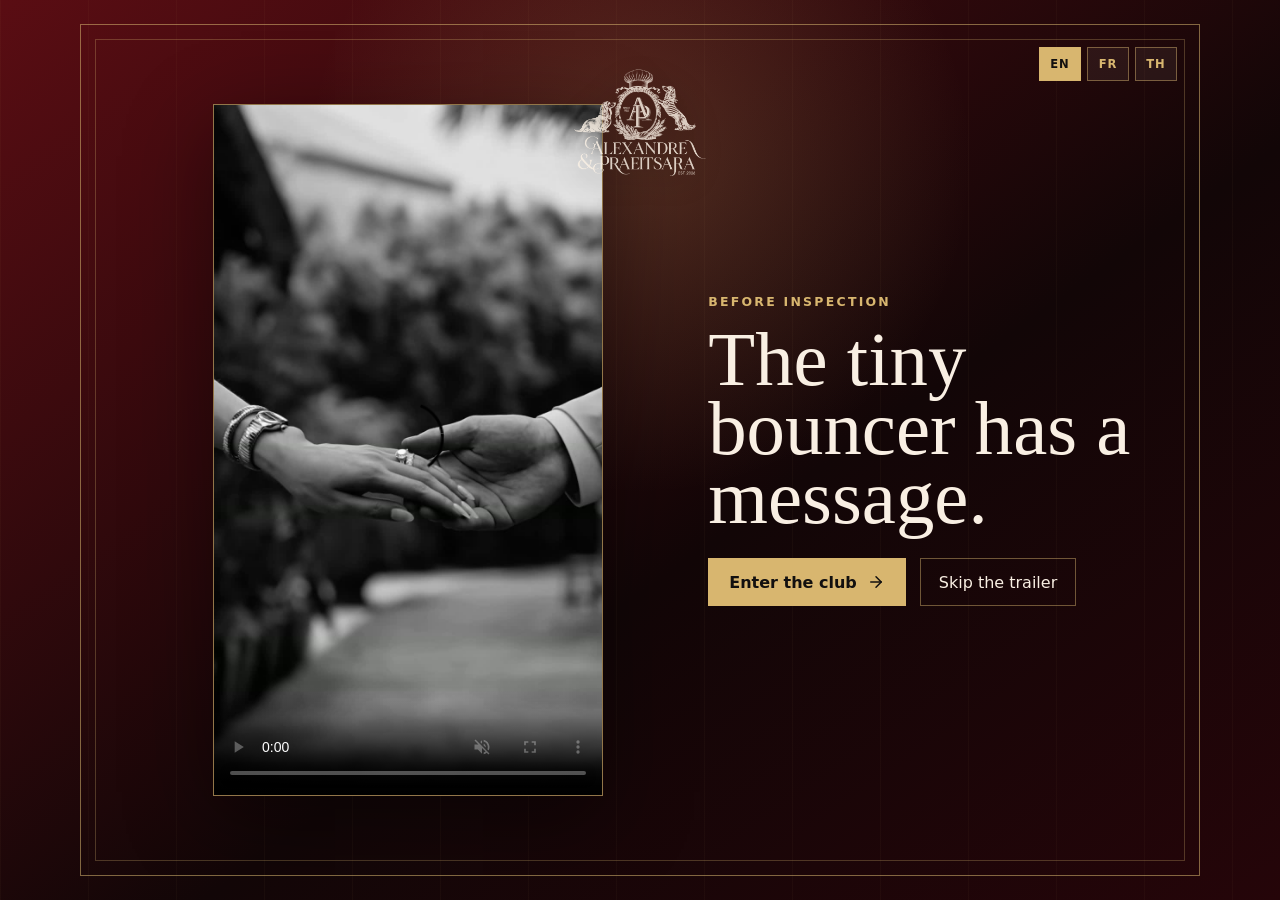
==== commit c1d0ce5d: "Ask English guests for nickname too" ====
--- a/index.html
+++ b/index.html
@@ -6,7 +6,7 @@
     <meta name="description" content="Alex and Praewa wedding RSVP" />
     <link rel="icon" type="image/png" href="/assets/origami-cursor-normal-4JZZmS4k.png" />
     <title>AlexPraewaNoRefund</title>
-    <script type="module" crossorigin src="/assets/index-Do5H7F1V.js"></script>
+    <script type="module" crossorigin src="/assets/index-CDuH59eB.js"></script>
     <link rel="stylesheet" crossorigin href="/assets/index-DxtenL7w.css">
   </head>
   <body>
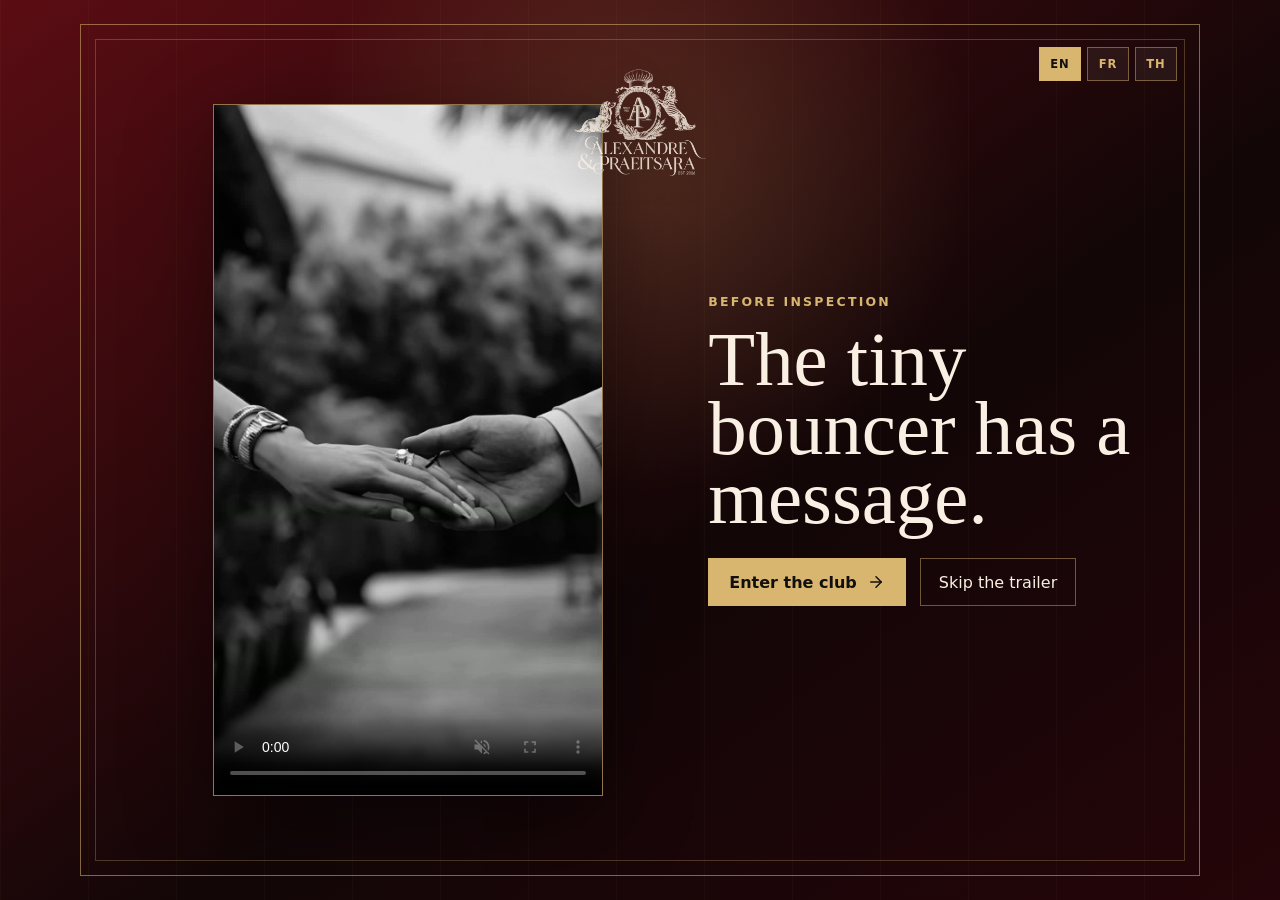
==== commit 1322e7e4: "Highlight English nickname note" ====
--- a/index.html
+++ b/index.html
@@ -6,8 +6,8 @@
     <meta name="description" content="Alex and Praewa wedding RSVP" />
     <link rel="icon" type="image/png" href="/assets/origami-cursor-normal-4JZZmS4k.png" />
     <title>AlexPraewaNoRefund</title>
-    <script type="module" crossorigin src="/assets/index-CDuH59eB.js"></script>
-    <link rel="stylesheet" crossorigin href="/assets/index-DxtenL7w.css">
+    <script type="module" crossorigin src="/assets/index-CY7utoil.js"></script>
+    <link rel="stylesheet" crossorigin href="/assets/index-CimdIxFp.css">
   </head>
   <body>
     <div id="root"></div>
--- a/assets/index-CimdIxFp.css
+++ b/assets/index-CimdIxFp.css
@@ -0,0 +1 @@
+:root{--wine:#35090d;--wine-dark:#120607;--red:#8f1319;--gold:#d8b66f;--cream:#f9efe3;--paper:#f6eee6;--ink:#12100f;--muted:#ead8c4;--shadow:0 24px 80px #0000006b;--cursor-dog:url(/assets/origami-cursor-normal-4JZZmS4k.png) 5 19, auto;--cursor-dog-active:url([data-uri]) 5 19, auto;--cursor-dog-pointer:url(/assets/origami-cursor-normal-4JZZmS4k.png) 5 19, pointer;--cursor-dog-pointer-active:url([data-uri]) 5 19, pointer}*{box-sizing:border-box;cursor:var(--cursor-dog)}html{background:var(--wine-dark);color:var(--cream);cursor:var(--cursor-dog);font-family:Inter,ui-sans-serif,system-ui,-apple-system,BlinkMacSystemFont,Segoe UI,sans-serif}body{cursor:var(--cursor-dog);min-width:320px;margin:0}body *,body :before,body :after{cursor:var(--cursor-dog)}button,input,input[type=range]{cursor:var(--cursor-dog);font:inherit}a{color:inherit;cursor:var(--cursor-dog-pointer)}html:active,body:active,body:active *,button:active,a:active,input:active,input[type=range]:active{cursor:var(--cursor-dog-active)}button,a,[role=button],.primary-button,.secondary-button,.choice-button,.language-switcher button,.guest-slider{cursor:var(--cursor-dog-pointer)}button:active,a:active,[role=button]:active,.primary-button:active,.secondary-button:active,.choice-button:active,.language-switcher button:active,.guest-slider:active{cursor:var(--cursor-dog-pointer-active)}.page-shell{background:repeating-linear-gradient(90deg, #d8b66f09 0 1px, transparent 1px 88px), linear-gradient(145deg, #5a0d13 0%, var(--wine-dark) 58%, #250509 100%);min-height:100vh;padding:24px}.intro-shell{background:radial-gradient(circle at 50% 18%, #d8b66f33, transparent 34%), repeating-linear-gradient(90deg, #d8b66f09 0 1px, transparent 1px 88px), linear-gradient(145deg, #5a0d13 0%, var(--wine-dark) 58%, #250509 100%);place-items:center;min-height:100vh;padding:24px;display:grid}.hero,.rsvp-layout,.confirmation-panel{width:min(1120px,100%);margin:0 auto}.intro-panel{border:1px solid #d8b66f8c;grid-template-columns:minmax(280px,.72fr) minmax(300px,.58fr);align-items:center;gap:clamp(18px,3vw,32px);width:min(1120px,100%);min-height:calc(100vh - 48px);padding:clamp(24px,4.8vw,58px);display:grid;position:relative;overflow:hidden}.intro-panel:before{content:"";pointer-events:none;border:1px solid #d8b66f47;position:absolute;inset:14px}.intro-panel .brand-logo{z-index:2;width:clamp(110px,12vw,152px);margin:0;position:absolute;top:clamp(14px,2.8vw,34px);left:50%;transform:translate(-50%)}.intro-video-frame{box-shadow:var(--shadow);z-index:1;background:#170506;border:1px solid #d8b66fa3;place-self:center;width:min(390px,100%);max-height:min(78vh,760px);position:relative;overflow:hidden}.intro-video-frame:before{content:"";padding-top:177.78%;display:block}.intro-video-frame video{object-fit:cover;width:100%;height:100%;display:block;position:absolute;inset:0}.intro-copy{z-index:1;position:relative}.intro-copy h1{margin:0 0 26px;font-size:clamp(2.8rem,6vw,5.9rem);line-height:.9}.intro-actions{flex-wrap:wrap;align-items:center;gap:14px;display:flex}.hero{border:1px solid #d8b66f8c;grid-template-columns:minmax(0,.95fr) minmax(360px,.85fr);align-items:center;gap:42px;min-height:calc(100vh - 48px);padding:clamp(28px,5vw,72px);display:grid;position:relative;overflow:hidden}.hero:before,.rsvp-layout:before,.confirmation-panel:before{content:"";pointer-events:none;border:1px solid #d8b66f47;position:absolute;inset:14px}.hero-copy{z-index:1;position:relative}.brand-logo{justify-content:center;align-items:center;width:clamp(142px,15vw,190px);margin:0 0 18px;display:flex}.hero-copy .brand-logo{margin-left:auto;margin-right:auto}.brand-logo img{object-fit:contain;opacity:.9;filter:drop-shadow(0 8px 18px #0000006b);width:100%;height:auto;display:block}.language-switcher{z-index:5;gap:6px;display:inline-flex;position:absolute;top:22px;right:22px}.language-switcher button{color:var(--gold);letter-spacing:.08em;background:#f9efe30f;border:1px solid #d8b66f75;min-width:42px;height:34px;font-size:.72rem;font-weight:900}.language-switcher button.selected{background:var(--gold);color:var(--ink)}.eyebrow{color:var(--gold);letter-spacing:.18em;text-transform:uppercase;margin:0 0 16px;font-size:.78rem;font-weight:700}h1,h2{letter-spacing:0;font-family:Georgia,Times New Roman,serif;font-weight:500}.hero h1{max-width:620px;margin:0;font-size:clamp(3.3rem,7vw,6.2rem);line-height:.9}.hero-text,.question-subtitle,.confirmation-panel p{color:var(--muted);font-size:1rem;line-height:1.65}.hero-text{max-width:600px;margin:24px 0 32px}.hero-actions,.navigation-row{flex-wrap:wrap;align-items:center;gap:14px;display:flex}.primary-button,.secondary-button,.choice-button{border-radius:0;justify-content:center;align-items:center;gap:10px;min-height:48px;text-decoration:none;display:inline-flex}.primary-button{border:1px solid var(--gold);background:var(--gold);color:var(--ink);cursor:var(--cursor-dog-pointer);padding:0 20px;font-weight:800}.primary-button:disabled,.secondary-button:disabled{cursor:not-allowed;opacity:.45}.secondary-button{color:var(--cream);cursor:var(--cursor-dog-pointer);background:0 0;border:1px solid #d8b66f75;padding:0 18px}.hero-info-grid{grid-template-columns:96px minmax(0,1fr);align-items:stretch;gap:16px;max-width:620px;margin-top:28px;display:grid}.venue-card{border-left:2px solid var(--gold);max-width:520px;padding-left:18px}.venue-card span,.event-detail-kicker{color:var(--gold);letter-spacing:.16em;text-transform:uppercase;margin-bottom:6px;font-size:.72rem;font-weight:800;display:block}.venue-card strong{font-family:Georgia,Times New Roman,serif;font-size:1.45rem;font-weight:500;display:block}.venue-card p{color:var(--muted);margin:7px 0;line-height:1.5}.venue-card a,.event-detail-card a{color:var(--gold);align-items:center;gap:6px;font-weight:700;text-decoration:none;display:inline-flex}.hero-card{align-content:center;justify-items:end;min-height:590px;display:grid;position:relative}.invitation-ticket{border:8px solid var(--red);color:var(--ink);min-height:330px;box-shadow:var(--shadow);background:linear-gradient(90deg,#0000 0 12px,#d8b66f73 12px 13px,#0000 13px 26px),linear-gradient(135deg,#fff9ef 0%,#f2e0cc 100%);width:min(440px,100%);padding:24px;position:relative;transform:rotate(2deg)}.invitation-ticket:before{content:"";pointer-events:none;border:1px solid #8f131957;position:absolute;inset:14px}.ticket-cut{background:var(--wine-dark);z-index:2;border-radius:50%;width:30px;height:30px;position:absolute}.ticket-cut.top-left{top:-19px;left:-19px}.ticket-cut.top-right{top:-19px;right:-19px}.ticket-cut.bottom-left{bottom:-19px;left:-19px}.ticket-cut.bottom-right{bottom:-19px;right:-19px}.ticket-topline,.ticket-label,.ticket-footer{letter-spacing:.17em;text-transform:uppercase;margin:0;font-size:.72rem;font-weight:800}.ticket-topline,.ticket-label{color:var(--red)}.ticket-main{z-index:1;grid-template-columns:minmax(0,1fr) 116px;align-items:center;gap:20px;margin:26px 0;display:grid;position:relative}.ticket-main h2{color:var(--wine-dark);margin:10px 0 18px;font-size:clamp(2.2rem,4.2vw,4.6rem);line-height:.9}.ticket-main p{margin:7px 0}.ticket-seal{aspect-ratio:1;border:1px solid #8f131966;border-radius:50%;place-items:center;width:116px;display:grid;position:relative;overflow:hidden}.ticket-seal img{object-fit:cover;filter:sepia(.45)contrast(1.08);opacity:.18;width:150%;height:150%}.ticket-seal span{color:var(--red);font-family:Georgia,Times New Roman,serif;font-size:2.2rem;font-weight:700;position:absolute}.ticket-footer{color:var(--wine);z-index:1;border-top:1px dashed #8f131961;justify-content:space-between;gap:14px;padding-top:16px;display:flex;position:relative}.dog-illustration-card{color:var(--gold);width:min(250px,54%);box-shadow:var(--shadow);z-index:3;background:#170506;border:1px solid #d8b66fb3;justify-self:start;margin:18px 0 0 18px;padding:10px 10px 12px;position:relative;transform:rotate(-5deg)}.dog-illustration-card img{aspect-ratio:2/3;object-fit:cover;width:100%;display:block}.dog-illustration-card figcaption{letter-spacing:.16em;text-align:center;text-transform:uppercase;margin-top:9px;font-size:.72rem;font-weight:800}.hero-dog-quote{color:var(--cream);z-index:1;border-top:1px solid #d8b66f57;grid-column:1/-1;justify-content:space-between;align-self:end;align-items:center;gap:18px;margin:6px 0 0;padding-top:18px;display:flex;position:relative}.hero-dog-quote p{color:var(--muted);margin:0;font-family:Georgia,Times New Roman,serif;font-size:clamp(1.08rem,1.7vw,1.42rem);line-height:1.25}.hero-dog-quote cite{color:var(--gold);letter-spacing:.16em;text-transform:uppercase;flex:none;font-size:.74rem;font-style:normal;font-weight:900}.rsvp-layout{grid-template-columns:minmax(260px,.46fr) minmax(0,.74fr);gap:24px;min-height:calc(100vh - 48px);display:grid;position:relative}.inspector-panel,.question-panel,.confirmation-panel{box-shadow:var(--shadow);background:#120607c7;border:1px solid #d8b66f85}.inspector-panel{align-self:stretch;padding:22px}.inspector-panel .brand-logo{width:99px;margin:0 auto 16px}.confirmation-panel .brand-logo,.windows-error-window .brand-logo{width:172px;margin-bottom:24px}.confirmation-panel .brand-logo{margin-left:auto;margin-right:auto}.windows-error-window .brand-logo{margin:18px 18px 0}.inspector-panel>img{aspect-ratio:2/3;object-fit:cover;border:1px solid #d8b66f73;width:100%;margin-bottom:18px}.inspector-panel h2{margin:0 0 24px;font-size:clamp(1.8rem,4vw,3.2rem);line-height:.95}.progress-track{border:1px solid #d8b66f73;height:9px;padding:2px}.progress-track span{background:var(--gold);height:100%;transition:width .18s;display:block}.step-count{color:var(--muted);font-size:.86rem}.question-panel{flex-direction:column;justify-content:center;align-self:stretch;padding:clamp(26px,6vw,66px);display:flex}.question-panel h1{max-width:820px;margin:0;font-size:clamp(2.1rem,5.6vw,5.2rem);line-height:.96}.question-subtitle{margin:18px 0 0}.nickname-note{color:var(--cream);text-underline-offset:4px;margin-top:10px;font-style:italic;font-weight:900;text-decoration:underline;text-decoration-thickness:2px;display:block}.choice-grid{grid-template-columns:repeat(2,minmax(0,1fr));gap:12px;margin:32px 0;display:grid}.choice-button{color:var(--cream);cursor:var(--cursor-dog-pointer);text-align:center;background:#f9efe30f;border:1px solid #d8b66f6b;min-height:72px;padding:14px}.event-detail-card{background:#f9efe30e;border:1px solid #d8b66f6b;grid-template-columns:112px minmax(0,1fr);align-items:center;gap:18px;margin:26px 0 0;padding:18px;display:grid}.event-detail-card.compact{margin-top:22px}.event-detail-card h2{margin:0 0 8px;font-size:clamp(1.45rem,3vw,2.25rem);line-height:1}.event-detail-card p{color:var(--muted);margin:0 0 8px;line-height:1.5}.calendar-badge{background:var(--paper);border:4px solid var(--red);color:var(--ink);text-align:center;place-items:center;gap:2px;min-height:118px;text-decoration:none;display:grid}.calendar-badge b,.calendar-badge span,.calendar-badge em{letter-spacing:.14em;font-size:.72rem;font-style:normal;font-weight:900}.calendar-badge b{color:var(--red)}.calendar-badge strong{color:var(--red);font-family:Georgia,Times New Roman,serif;font-size:3.6rem;line-height:.9}.calendar-badge small{color:var(--red);letter-spacing:.1em;text-transform:uppercase;max-width:82px;font-size:.58rem;font-weight:900;line-height:1.15;display:block}.time-badge strong{font-size:3.2rem}.hero-calendar{min-height:112px}.hero-calendar strong,.travel-badge strong{font-size:3rem}.choice-button.selected{background:var(--paper);border-color:var(--gold);color:var(--ink)}.guest-group{margin:32px 0}.text-input{width:100%;min-height:56px;color:var(--ink);background:#f9efe3f5;border:1px solid #d8b66f8c;margin:32px 0;padding:0 16px}.guest-input{margin:12px 0 0}.child-slider-row{border-top:1px solid #d8b66f3d;margin-top:22px;padding-top:18px}.child-age-grid{grid-template-columns:repeat(2,minmax(0,1fr));gap:12px;display:grid}.child-age-input{margin-top:0}.guest-slider-row{color:var(--cream);justify-content:space-between;align-items:baseline;gap:18px;display:flex}.guest-slider-row label{color:var(--gold);letter-spacing:.16em;text-transform:uppercase;font-size:.78rem;font-weight:800}.guest-slider-row strong{color:var(--gold);font-family:Georgia,Times New Roman,serif;font-size:3rem;line-height:1}.guest-slider{accent-color:var(--gold);width:100%;margin:20px 0 10px;display:block}.guest-helper{color:var(--muted);margin:0 0 14px;line-height:1.5}.text-input:focus{outline:3px solid #d8b66f52}.error-box{color:#ffe1e1;border:1px solid #ffb4b4;margin:8px 0 20px;padding:14px}.error-box p{margin:0 0 8px}.error-box a{color:#ffd18b;align-items:center;gap:6px;display:inline-flex}.confirmation-panel{text-align:center;flex-direction:column;justify-content:center;align-items:center;min-height:calc(100vh - 48px);padding:clamp(26px,6vw,72px);display:flex;position:relative;overflow:hidden}.bite-error-panel{border:1px solid #d8b66f8c;grid-template-columns:minmax(0,.94fr) minmax(300px,.56fr);align-items:center;gap:34px;width:min(1120px,100%);min-height:calc(100vh - 48px);margin:0 auto;padding:clamp(26px,6vw,72px);display:grid;position:relative;overflow:hidden}.bite-error-panel:before{content:"ERROR";color:#d8b66f14;font-family:Georgia,Times New Roman,serif;font-size:clamp(12rem,26vw,24rem);line-height:.8;position:absolute;top:4vh;right:2vw}.bite-error-panel>img{box-shadow:var(--shadow);object-fit:cover;z-index:1;border:1px solid #d8b66fb3;width:100%;max-height:560px;position:relative}.windows-error-window{background:var(--paper);border:2px solid var(--gold);box-shadow:var(--shadow);color:var(--ink);z-index:1;position:relative}.windows-error-titlebar{background:var(--red);color:var(--cream);letter-spacing:.08em;text-transform:uppercase;justify-content:space-between;align-items:center;padding:10px 12px;font-weight:900;display:flex}.windows-error-titlebar button{background:var(--paper);border:1px solid var(--ink);color:var(--ink);cursor:var(--cursor-dog-pointer);width:30px;height:26px;font-weight:900;line-height:1}.windows-error-body{grid-template-columns:62px minmax(0,1fr);gap:22px;padding:clamp(20px,4vw,34px);display:grid}.windows-error-icon{background:var(--gold);border:2px solid var(--ink);color:var(--red);border-radius:50%;justify-content:center;align-items:center;height:62px;font-family:Georgia,Times New Roman,serif;font-size:3rem;font-weight:900;display:flex}.bite-error-copy h1{color:var(--wine-dark);margin:0;font-size:clamp(2.6rem,6.6vw,5.8rem);line-height:.9}.bite-error-copy p:not(.eyebrow){color:#3a1a16;white-space:pre-line;margin:20px 0 0;line-height:1.55}.windows-error-actions{border-top:1px solid #12060733;flex-wrap:wrap;justify-content:flex-end;gap:12px;padding:16px;display:flex}.windows-error-actions .secondary-button{color:var(--ink)}.confirmation-panel h1{margin:0;font-size:clamp(3rem,8vw,7rem);line-height:.88}.confirmation-dog{width:min(420px,72vw);box-shadow:var(--shadow);border:1px solid #d8b66fb3;margin:0 auto 28px;display:block}.spin{animation:.9s linear infinite spin}@keyframes spin{to{transform:rotate(360deg)}}@media (width<=860px){.page-shell,.intro-shell{padding:14px}.hero,.rsvp-layout,.bite-error-panel,.intro-panel{grid-template-columns:1fr;min-height:auto}.intro-panel{padding:124px 18px 28px}.intro-panel .brand-logo{width:104px;top:42px;left:50%}.intro-video-frame{width:min(340px,100%);max-height:62vh}.intro-copy h1{font-size:3.3rem}.hero{padding:72px 18px 28px}.hero-card{min-height:auto}.invitation-ticket{transform:none}.dog-illustration-card{width:min(230px,74%);margin:16px auto 0}.rsvp-layout{gap:14px}.inspector-panel>img{aspect-ratio:2/3;object-position:center center;max-height:460px}.choice-grid,.event-detail-card,.hero-info-grid{grid-template-columns:1fr}.calendar-badge{width:118px}.save-date-link{width:138px}.hero-dog-quote{flex-direction:column;align-items:flex-start}.language-switcher{top:18px;left:auto;right:18px}.brand-logo{width:132px}}@media (width<=520px){.hero{padding-top:72px}.hero h1{font-size:3.4rem}.hero-card{margin-top:12px}.invitation-ticket{border-width:6px;padding:18px}.ticket-main{grid-template-columns:1fr}.ticket-seal{width:82px}.ticket-footer{flex-direction:column;align-items:flex-start}.primary-button,.secondary-button{width:100%}.child-age-grid{grid-template-columns:1fr}.brand-logo{width:118px}.inspector-panel .brand-logo{width:82px;margin-bottom:14px}}
